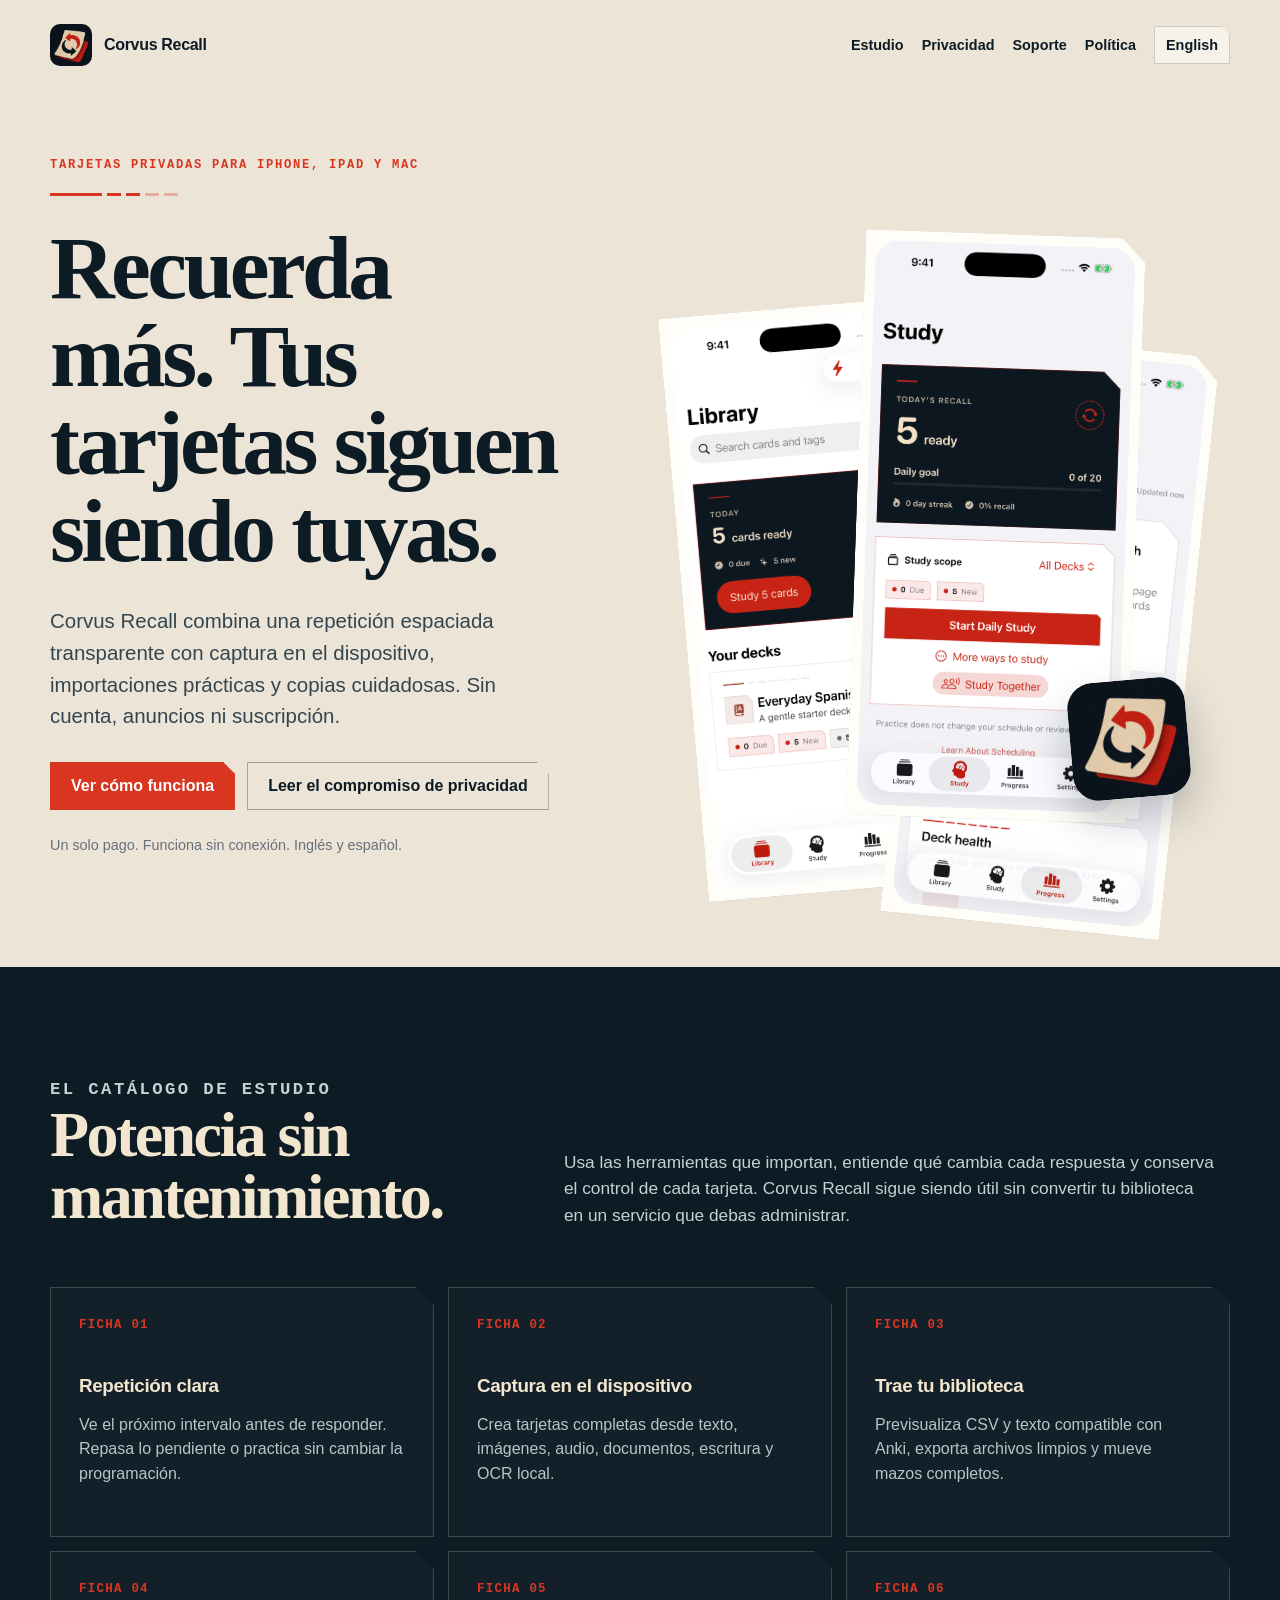
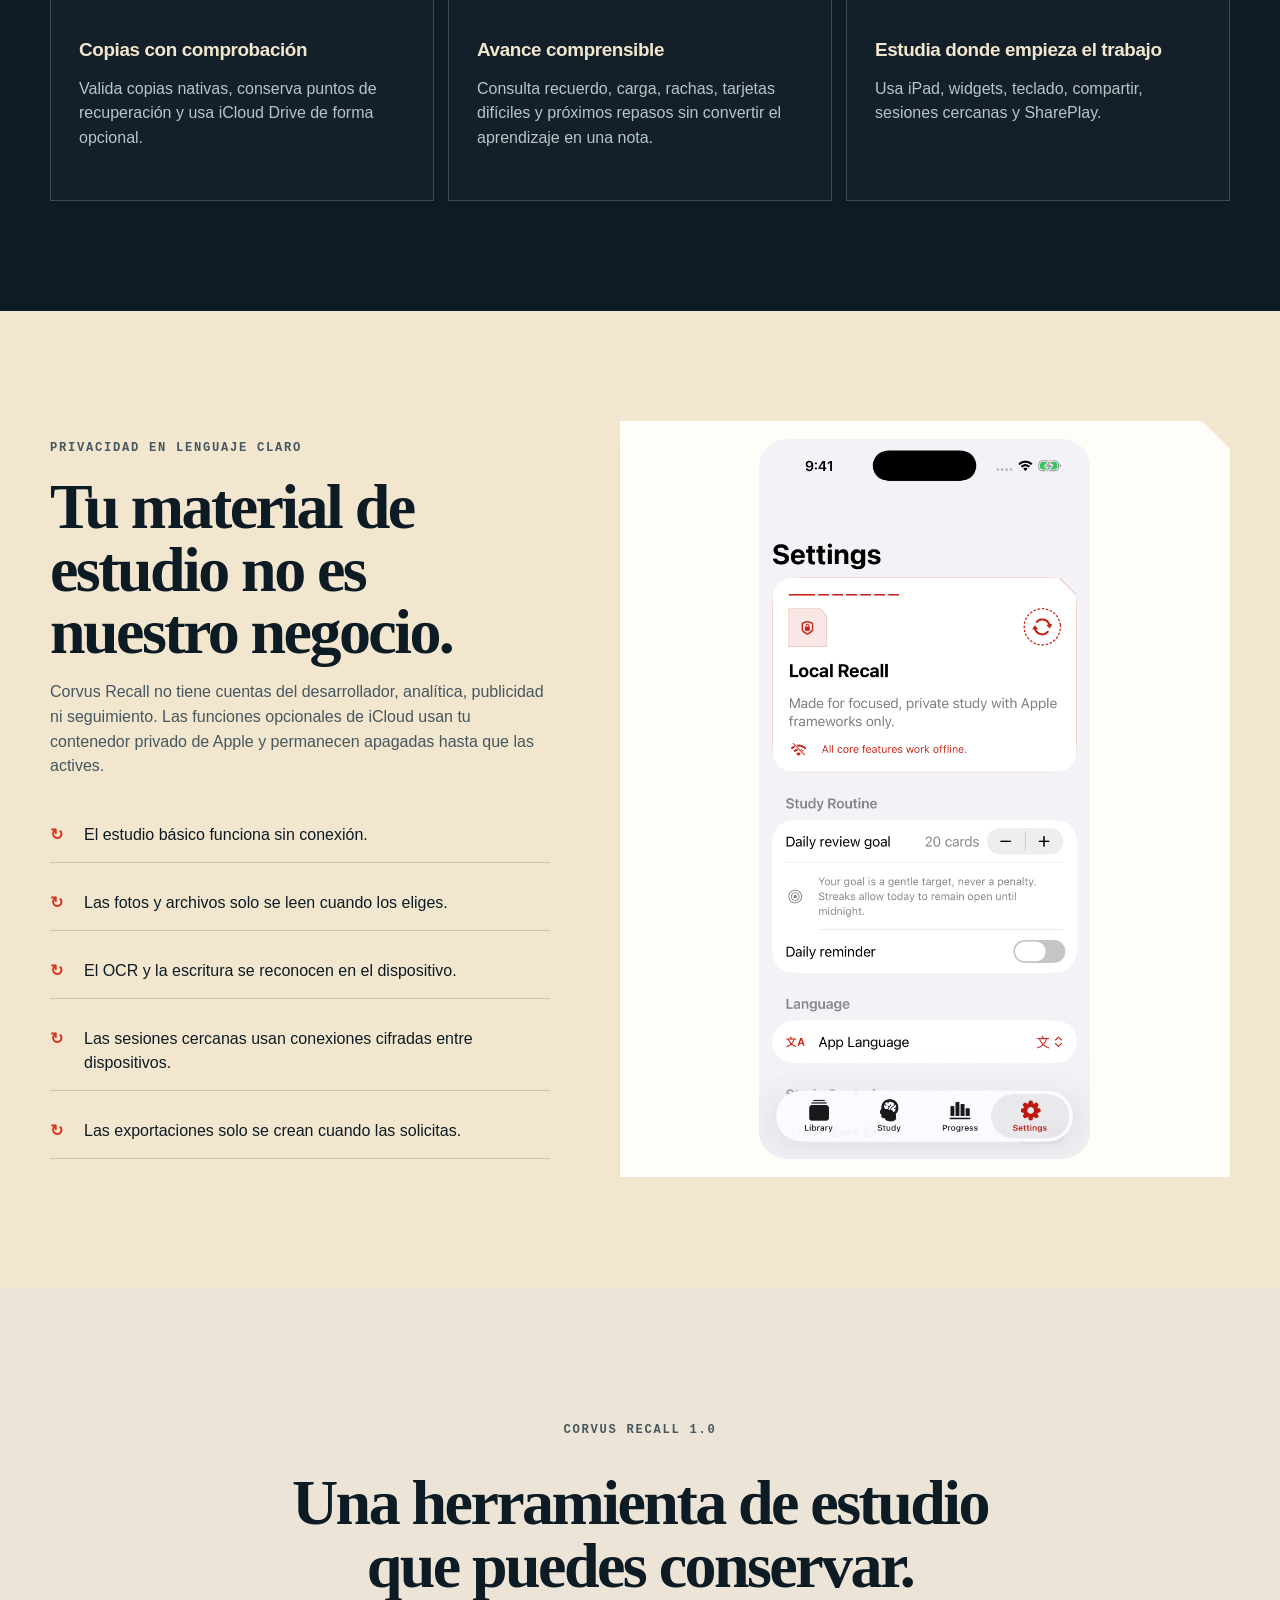
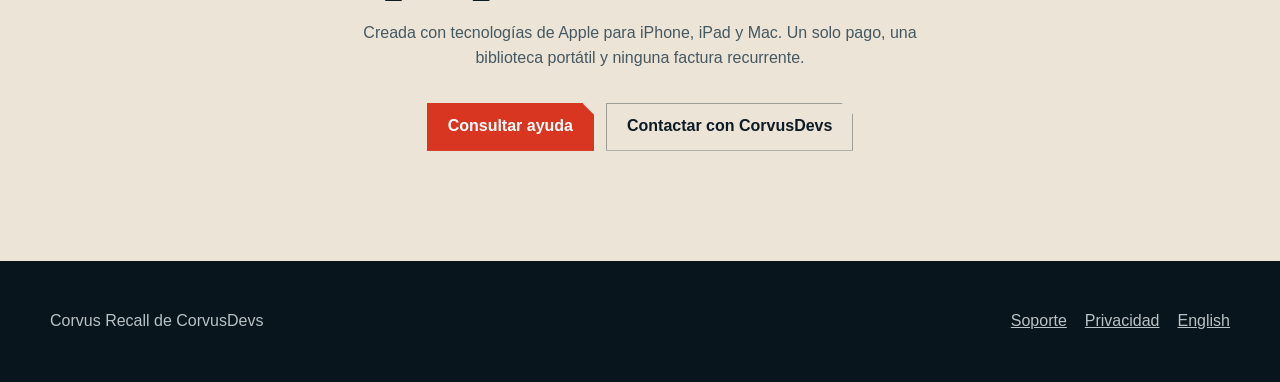
==== docs/i18n/es/index.html @ f834cbc0 "Publish Corvus Recall site" ====
<!doctype html><html lang="es"><head><meta charset="utf-8"><meta name="viewport" content="width=device-width, initial-scale=1"><title>Corvus Recall - Tarjetas privadas, completamente tuyas</title><meta name="description" content="Una app privada de tarjetas para iPhone, iPad y Mac, con repetición espaciada, OCR en el dispositivo, importación flexible y sin cuenta ni suscripción."><link rel="canonical" href="https://corvusdevs.github.io/CorvusRecall/i18n/es/"><link rel="alternate" hreflang="en" href="https://corvusdevs.github.io/CorvusRecall/"><link rel="alternate" hreflang="es" href="https://corvusdevs.github.io/CorvusRecall/i18n/es/"><link rel="alternate" hreflang="x-default" href="https://corvusdevs.github.io/CorvusRecall/"><link rel="stylesheet" href="../../styles.css"><link rel="icon" href="../../favicon-32.png"><link rel="apple-touch-icon" href="../../apple-touch-icon.png"><meta property="og:type" content="website"><meta property="og:title" content="Corvus Recall - Tarjetas privadas, completamente tuyas"><meta property="og:description" content="Estudia con herramientas potentes, una programación clara y sin cuenta ni suscripción."><meta property="og:url" content="https://corvusdevs.github.io/CorvusRecall/i18n/es/"><meta property="og:image" content="https://corvusdevs.github.io/CorvusRecall/og-image.png"><meta name="twitter:card" content="summary_large_image"></head><body>
<header class="site-header"><a class="brand" href="../../"><img src="../../icon.png" alt=""><span>Corvus Recall</span></a><nav class="nav"><a href="#study">Estudio</a><a href="#privacy">Privacidad</a><a href="support.html">Soporte</a><a href="privacy.html">Política</a><a class="language-link" href="../../" lang="en">English</a></nav></header>
<main><section class="hero"><div><p class="eyebrow">Tarjetas privadas para iPhone, iPad y Mac</p><div class="filing-rule" aria-hidden="true"><span></span><span></span><span></span><span></span><span></span></div><h1>Recuerda más. Tus tarjetas siguen siendo tuyas.</h1><p class="lead">Corvus Recall combina una repetición espaciada transparente con captura en el dispositivo, importaciones prácticas y copias cuidadosas. Sin cuenta, anuncios ni suscripción.</p><div class="actions"><a class="button" href="#study">Ver cómo funciona</a><a class="button secondary" href="privacy.html">Leer el compromiso de privacidad</a></div><p class="promise">Un solo pago. Funciona sin conexión. Inglés y español.</p></div><div class="screen-stack" aria-label="Pantallas de Corvus Recall"><figure class="screen-card one"><img src="../../assets/library.png" alt="Biblioteca de mazos"></figure><figure class="screen-card two"><img src="../../assets/study.png" alt="Pantalla de repaso diario"></figure><figure class="screen-card three"><img src="../../assets/progress.png" alt="Gráficos de avance"></figure><img class="icon-seal" src="../../icon.png" alt="Icono de Corvus Recall"></div></section>
<section class="ink-section" id="study"><div class="section-inner"><div class="section-intro"><div><p class="file-label">El catálogo de estudio</p><h2>Potencia sin mantenimiento.</h2></div><p>Usa las herramientas que importan, entiende qué cambia cada respuesta y conserva el control de cada tarjeta. Corvus Recall sigue siendo útil sin convertir tu biblioteca en un servicio que debas administrar.</p></div><div class="feature-grid"><article class="feature"><strong>FICHA 01</strong><h3>Repetición clara</h3><p>Ve el próximo intervalo antes de responder. Repasa lo pendiente o practica sin cambiar la programación.</p></article><article class="feature"><strong>FICHA 02</strong><h3>Captura en el dispositivo</h3><p>Crea tarjetas completas desde texto, imágenes, audio, documentos, escritura y OCR local.</p></article><article class="feature"><strong>FICHA 03</strong><h3>Trae tu biblioteca</h3><p>Previsualiza CSV y texto compatible con Anki, exporta archivos limpios y mueve mazos completos.</p></article><article class="feature"><strong>FICHA 04</strong><h3>Copias con comprobación</h3><p>Valida copias nativas, conserva puntos de recuperación y usa iCloud Drive de forma opcional.</p></article><article class="feature"><strong>FICHA 05</strong><h3>Avance comprensible</h3><p>Consulta recuerdo, carga, rachas, tarjetas difíciles y próximos repasos sin convertir el aprendizaje en una nota.</p></article><article class="feature"><strong>FICHA 06</strong><h3>Estudia donde empieza el trabajo</h3><p>Usa iPad, widgets, teclado, compartir, sesiones cercanas y SharePlay.</p></article></div></div></section>
<section class="proof" id="privacy"><div class="section-inner proof-grid"><div class="proof-copy"><p class="file-label">Privacidad en lenguaje claro</p><h2>Tu material de estudio no es nuestro negocio.</h2><p>Corvus Recall no tiene cuentas del desarrollador, analítica, publicidad ni seguimiento. Las funciones opcionales de iCloud usan tu contenedor privado de Apple y permanecen apagadas hasta que las actives.</p><ul class="checklist"><li>El estudio básico funciona sin conexión.</li><li>Las fotos y archivos solo se leen cuando los eliges.</li><li>El OCR y la escritura se reconocen en el dispositivo.</li><li>Las sesiones cercanas usan conexiones cifradas entre dispositivos.</li><li>Las exportaciones solo se crean cuando las solicitas.</li></ul></div><div class="proof-shot"><img src="../../assets/settings.png" alt="Controles de privacidad y datos locales"></div></div></section>
<section class="section-inner"><div class="closing"><p class="file-label">Corvus Recall 1.0</p><h2>Una herramienta de estudio que puedes conservar.</h2><p>Creada con tecnologías de Apple para iPhone, iPad y Mac. Un solo pago, una biblioteca portátil y ninguna factura recurrente.</p><div class="actions" style="justify-content:center"><a class="button" href="support.html">Consultar ayuda</a><a class="button secondary" href="mailto:corvusdevs@outlook.com?subject=Corvus%20Recall">Contactar con CorvusDevs</a></div></div></section></main>
<footer class="site-footer"><div class="footer-inner"><span>Corvus Recall de CorvusDevs</span><div class="footer-links"><a href="support.html">Soporte</a><a href="privacy.html">Privacidad</a><a href="../../" lang="en">English</a></div></div></footer></body></html>
---- docs/styles.css ----
:root {
  --ink: #0d1b24;
  --paper: #f2e6cf;
  --signal: #d93621;
  --pencil: #416f80;
  --graphite: #66717a;
  --slip: #fffdf8;
  --canvas: #ece4d7;
  --rule: rgba(13, 27, 36, 0.18);
  --shadow: 0 24px 60px rgba(13, 27, 36, 0.14);
}

* { box-sizing: border-box; }

html { scroll-behavior: smooth; }

body {
  margin: 0;
  color: var(--ink);
  background: var(--canvas);
  font-family: "Avenir Next", Avenir, "Helvetica Neue", sans-serif;
  line-height: 1.55;
}

a { color: inherit; }

img { max-width: 100%; display: block; }

.site-header {
  width: min(1180px, calc(100% - 40px));
  margin: 0 auto;
  padding: 24px 0;
  display: flex;
  align-items: center;
  justify-content: space-between;
  gap: 24px;
}

.brand {
  display: inline-flex;
  align-items: center;
  gap: 12px;
  text-decoration: none;
  font-weight: 750;
  letter-spacing: -0.02em;
}

.brand img { width: 42px; height: 42px; border-radius: 10px; }

.nav { display: flex; flex-wrap: wrap; align-items: center; justify-content: flex-end; gap: 18px; }
.nav a { text-decoration: none; font-size: 0.9rem; font-weight: 650; }
.nav a:hover { color: var(--signal); }

.language-link {
  border: 1px solid var(--rule);
  padding: 7px 11px;
  background: rgba(255, 253, 248, 0.55);
  clip-path: polygon(0 0, calc(100% - 9px) 0, 100% 9px, 100% 100%, 0 100%);
}

main { overflow: hidden; }

.hero {
  width: min(1180px, calc(100% - 40px));
  min-height: 720px;
  margin: 0 auto;
  padding: 66px 0 96px;
  display: grid;
  grid-template-columns: minmax(0, 0.92fr) minmax(420px, 1.08fr);
  align-items: center;
  gap: 70px;
}

.eyebrow, .file-label {
  margin: 0 0 18px;
  font-family: "SFMono-Regular", Consolas, monospace;
  font-size: 0.76rem;
  font-weight: 700;
  letter-spacing: 0.14em;
  text-transform: uppercase;
  color: var(--signal);
}

.filing-rule {
  display: flex;
  align-items: center;
  gap: 5px;
  width: 128px;
  margin-bottom: 28px;
}

.filing-rule span { display: block; height: 3px; width: 14px; background: var(--signal); }
.filing-rule span:first-child { width: 52px; }
.filing-rule span:nth-child(n+4) { opacity: 0.3; }

h1, h2 {
  font-family: "Iowan Old Style", "Palatino Linotype", Palatino, serif;
  letter-spacing: -0.04em;
  line-height: 0.98;
  text-wrap: balance;
}

h1 { margin: 0; font-size: clamp(3.7rem, 7vw, 6.9rem); max-width: 760px; }
h2 { margin: 0; font-size: clamp(2.7rem, 5vw, 4.6rem); }
h3 { margin: 0; font-size: 1.18rem; letter-spacing: -0.02em; }

.lead { max-width: 630px; margin: 30px 0; font-size: clamp(1.05rem, 1.7vw, 1.28rem); color: #334650; }

.actions { display: flex; flex-wrap: wrap; gap: 12px; align-items: center; }
.button {
  display: inline-flex;
  min-height: 48px;
  align-items: center;
  justify-content: center;
  padding: 0 20px;
  text-decoration: none;
  font-weight: 750;
  background: var(--signal);
  color: white;
  border: 1px solid var(--signal);
  clip-path: polygon(0 0, calc(100% - 12px) 0, 100% 12px, 100% 100%, 0 100%);
}
.button.secondary { background: transparent; color: var(--ink); border-color: rgba(13, 27, 36, 0.35); }
.button:hover { filter: brightness(0.94); }

.promise { margin-top: 24px; font-size: 0.9rem; color: var(--graphite); }

.screen-stack { position: relative; min-height: 590px; }
.screen-card {
  position: absolute;
  width: min(49%, 280px);
  padding: 10px;
  background: var(--slip);
  box-shadow: var(--shadow);
  clip-path: polygon(0 0, calc(100% - 24px) 0, 100% 24px, 100% 100%, 0 100%);
}
.screen-card img { border-radius: 24px; }
.screen-card.one { left: 2%; top: 72px; transform: rotate(-5deg); }
.screen-card.two { left: 31%; top: 0; z-index: 2; transform: rotate(2deg); }
.screen-card.three { right: 0; top: 108px; transform: rotate(6deg); }
.icon-seal { position: absolute; width: 118px; right: 7%; bottom: 10px; border-radius: 26px; box-shadow: 0 20px 40px rgba(13,27,36,0.24); transform: rotate(-5deg); z-index: 3; }

.ink-section { background: var(--ink); color: var(--paper); }
.section-inner { width: min(1180px, calc(100% - 40px)); margin: 0 auto; padding: 110px 0; }
.section-intro { display: grid; grid-template-columns: 0.8fr 1.2fr; gap: 70px; align-items: end; margin-bottom: 58px; }
.section-intro p { margin: 0; max-width: 650px; color: #c7d0d4; font-size: 1.08rem; }

.feature-grid { display: grid; grid-template-columns: repeat(3, 1fr); gap: 14px; }
.feature {
  min-height: 250px;
  padding: 28px;
  border: 1px solid rgba(242, 230, 207, 0.2);
  background: rgba(255,255,255,0.025);
  clip-path: polygon(0 0, calc(100% - 18px) 0, 100% 18px, 100% 100%, 0 100%);
}
.feature strong { display: block; margin: 0 0 36px; color: var(--signal); font-family: "SFMono-Regular", monospace; font-size: 0.78rem; letter-spacing: 0.1em; }
.feature p { margin: 12px 0 0; color: #b9c4c9; }

.proof { background: var(--paper); }
.proof-grid { display: grid; grid-template-columns: 0.9fr 1.1fr; gap: 70px; align-items: center; }
.proof-copy p { color: #455760; max-width: 570px; }
.checklist { list-style: none; padding: 0; margin: 30px 0 0; display: grid; gap: 14px; }
.checklist li { padding: 14px 0 14px 34px; border-bottom: 1px solid var(--rule); position: relative; }
.checklist li::before { content: "↻"; position: absolute; left: 0; color: var(--signal); font-weight: 800; }
.proof-shot { padding: 18px; background: var(--slip); box-shadow: var(--shadow); clip-path: polygon(0 0, calc(100% - 28px) 0, 100% 28px, 100% 100%, 0 100%); }
.proof-shot img { border-radius: 28px; max-height: 720px; margin: auto; }

.closing { text-align: center; max-width: 830px; margin: 0 auto; }
.closing p { margin: 24px auto 32px; max-width: 620px; color: #465860; }

.legal-page { width: min(860px, calc(100% - 40px)); margin: 0 auto; padding: 70px 0 110px; }
.legal-page h1 { font-size: clamp(3rem, 7vw, 5.4rem); }
.legal-page h2 { font-family: "Avenir Next", Avenir, sans-serif; font-size: 1.45rem; letter-spacing: -0.02em; line-height: 1.2; margin-top: 46px; }
.legal-page p, .legal-page li { color: #3e5059; }
.legal-page .summary-slip { margin: 36px 0; padding: 26px; background: var(--slip); border: 1px solid var(--rule); clip-path: polygon(0 0, calc(100% - 18px) 0, 100% 18px, 100% 100%, 0 100%); }
.legal-page code { font-family: "SFMono-Regular", monospace; font-size: 0.9em; }

.site-footer { background: #09151c; color: #b8c1c5; }
.footer-inner { width: min(1180px, calc(100% - 40px)); margin: auto; padding: 48px 0; display: flex; flex-wrap: wrap; justify-content: space-between; gap: 24px; }
.footer-links { display: flex; flex-wrap: wrap; gap: 18px; }
.footer-links a:hover { color: var(--paper); }

:focus-visible { outline: 3px solid var(--pencil); outline-offset: 4px; }

@media (max-width: 900px) {
  .hero { grid-template-columns: 1fr; padding-top: 42px; gap: 20px; }
  .screen-stack { min-height: 540px; }
  .section-intro, .proof-grid { grid-template-columns: 1fr; gap: 28px; }
  .feature-grid { grid-template-columns: 1fr 1fr; }
}

@media (max-width: 620px) {
  .site-header { align-items: flex-start; }
  .brand span { display: none; }
  .nav { gap: 12px; }
  .nav a:not(.language-link) { display: none; }
  .hero { min-height: auto; padding-bottom: 70px; }
  h1 { font-size: clamp(3.1rem, 16vw, 4.6rem); }
  .screen-stack { min-height: 430px; margin-top: 20px; }
  .screen-card { width: 48%; padding: 7px; }
  .screen-card.one { left: 0; top: 62px; }
  .screen-card.two { left: 28%; }
  .screen-card.three { right: -10%; top: 82px; }
  .icon-seal { width: 84px; bottom: 12px; }
  .section-inner { padding: 76px 0; }
  .feature-grid { grid-template-columns: 1fr; }
}

@media (prefers-reduced-motion: reduce) {
  html { scroll-behavior: auto; }
  * { transition: none !important; animation: none !important; }
}
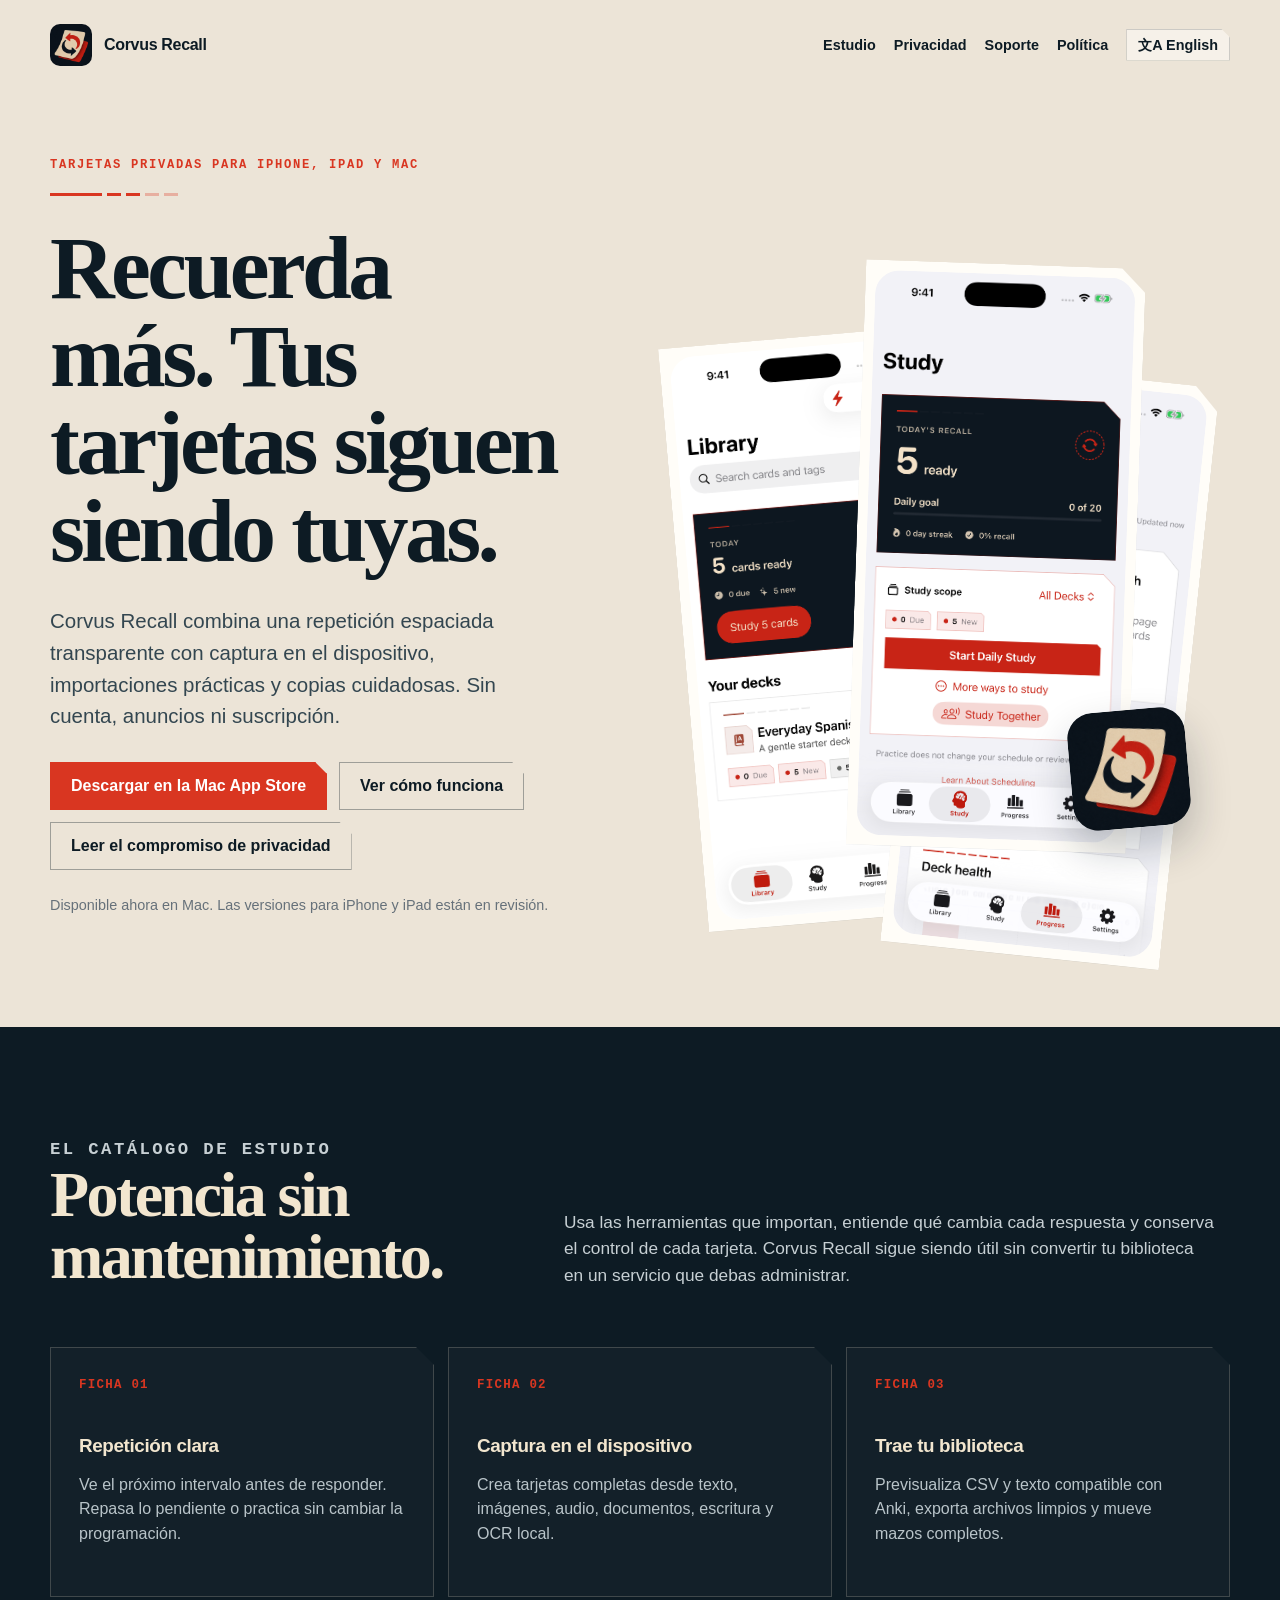
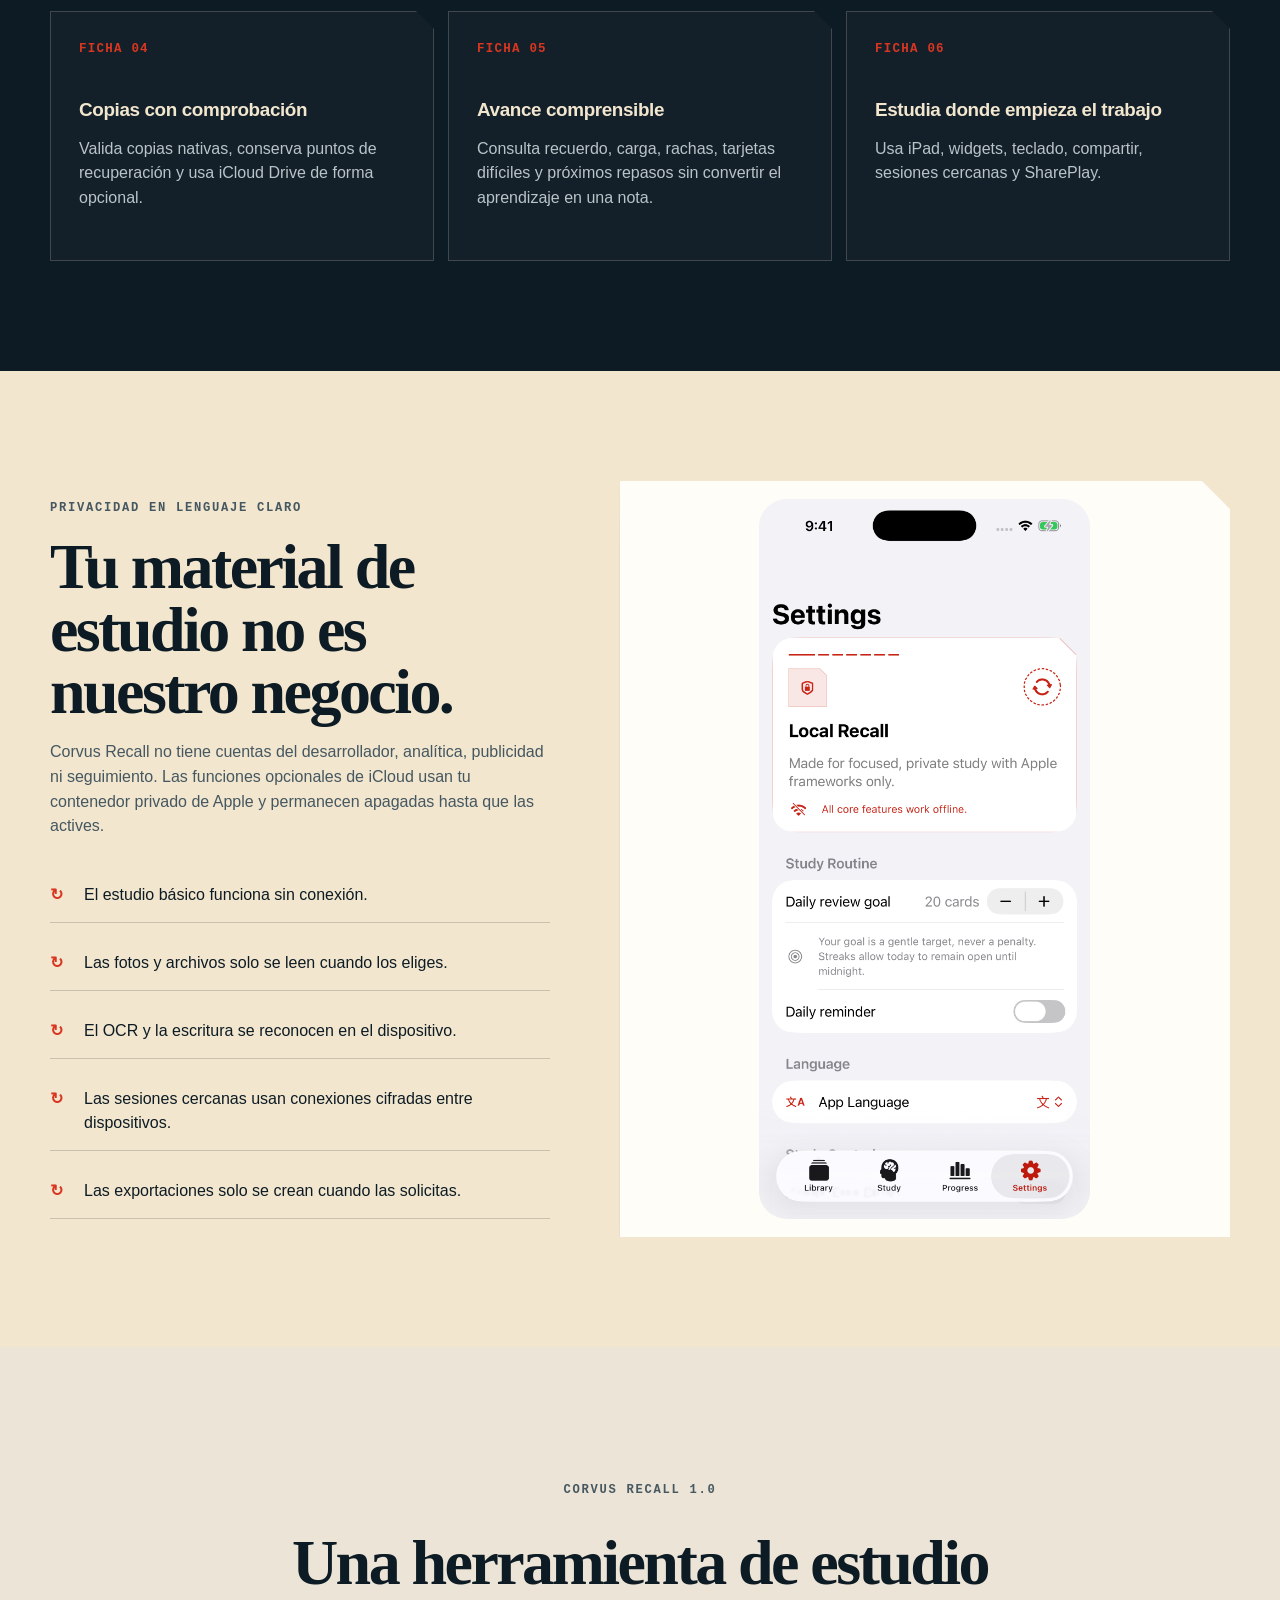
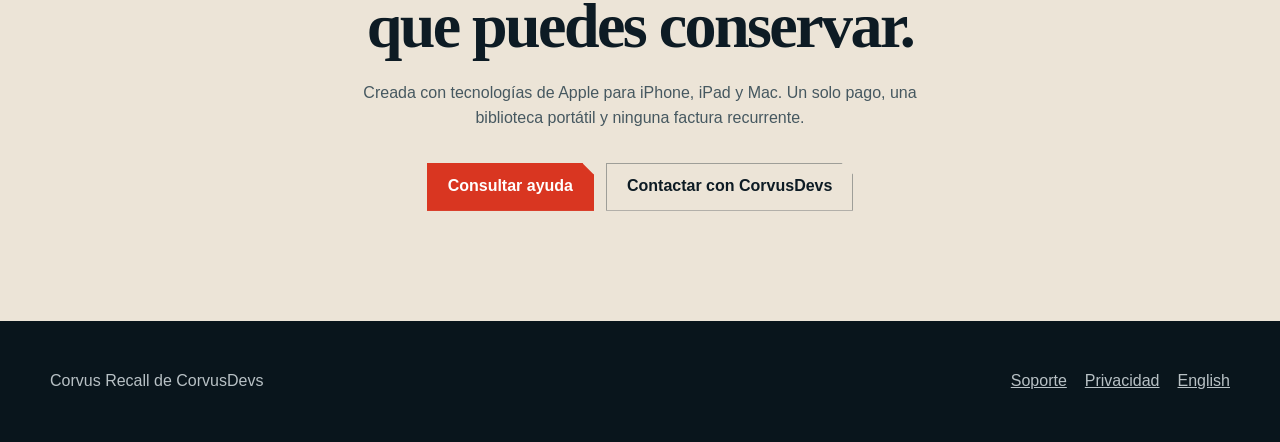
==== commit fff3374f: "Improve Corvus Recall product page" ====
--- a/docs/i18n/es/index.html
+++ b/docs/i18n/es/index.html
@@ -1,6 +1,6 @@
-<!doctype html><html lang="es"><head><meta charset="utf-8"><meta name="viewport" content="width=device-width, initial-scale=1"><title>Corvus Recall - Tarjetas privadas, completamente tuyas</title><meta name="description" content="Una app privada de tarjetas para iPhone, iPad y Mac, con repetición espaciada, OCR en el dispositivo, importación flexible y sin cuenta ni suscripción."><link rel="canonical" href="https://corvusdevs.github.io/CorvusRecall/i18n/es/"><link rel="alternate" hreflang="en" href="https://corvusdevs.github.io/CorvusRecall/"><link rel="alternate" hreflang="es" href="https://corvusdevs.github.io/CorvusRecall/i18n/es/"><link rel="alternate" hreflang="x-default" href="https://corvusdevs.github.io/CorvusRecall/"><link rel="stylesheet" href="../../styles.css"><link rel="icon" href="../../favicon-32.png"><link rel="apple-touch-icon" href="../../apple-touch-icon.png"><meta property="og:type" content="website"><meta property="og:title" content="Corvus Recall - Tarjetas privadas, completamente tuyas"><meta property="og:description" content="Estudia con herramientas potentes, una programación clara y sin cuenta ni suscripción."><meta property="og:url" content="https://corvusdevs.github.io/CorvusRecall/i18n/es/"><meta property="og:image" content="https://corvusdevs.github.io/CorvusRecall/og-image.png"><meta name="twitter:card" content="summary_large_image"></head><body>
-<header class="site-header"><a class="brand" href="../../"><img src="../../icon.png" alt=""><span>Corvus Recall</span></a><nav class="nav"><a href="#study">Estudio</a><a href="#privacy">Privacidad</a><a href="support.html">Soporte</a><a href="privacy.html">Política</a><a class="language-link" href="../../" lang="en">English</a></nav></header>
-<main><section class="hero"><div><p class="eyebrow">Tarjetas privadas para iPhone, iPad y Mac</p><div class="filing-rule" aria-hidden="true"><span></span><span></span><span></span><span></span><span></span></div><h1>Recuerda más. Tus tarjetas siguen siendo tuyas.</h1><p class="lead">Corvus Recall combina una repetición espaciada transparente con captura en el dispositivo, importaciones prácticas y copias cuidadosas. Sin cuenta, anuncios ni suscripción.</p><div class="actions"><a class="button" href="#study">Ver cómo funciona</a><a class="button secondary" href="privacy.html">Leer el compromiso de privacidad</a></div><p class="promise">Un solo pago. Funciona sin conexión. Inglés y español.</p></div><div class="screen-stack" aria-label="Pantallas de Corvus Recall"><figure class="screen-card one"><img src="../../assets/library.png" alt="Biblioteca de mazos"></figure><figure class="screen-card two"><img src="../../assets/study.png" alt="Pantalla de repaso diario"></figure><figure class="screen-card three"><img src="../../assets/progress.png" alt="Gráficos de avance"></figure><img class="icon-seal" src="../../icon.png" alt="Icono de Corvus Recall"></div></section>
+<!doctype html><html lang="es"><head><meta charset="utf-8"><meta name="viewport" content="width=device-width, initial-scale=1.0, viewport-fit=cover"><title>Corvus Recall - Tarjetas privadas, completamente tuyas</title><meta name="description" content="Una app privada de tarjetas para iPhone, iPad y Mac, con repetición espaciada, OCR en el dispositivo, importación flexible y sin cuenta ni suscripción."><link rel="canonical" href="https://corvusdevs.github.io/CorvusRecall/i18n/es/"><link rel="alternate" hreflang="en" href="https://corvusdevs.github.io/CorvusRecall/"><link rel="alternate" hreflang="es" href="https://corvusdevs.github.io/CorvusRecall/i18n/es/"><link rel="alternate" hreflang="x-default" href="https://corvusdevs.github.io/CorvusRecall/"><link rel="stylesheet" href="../../styles.css"><link rel="icon" href="../../favicon-32.png"><link rel="apple-touch-icon" href="../../apple-touch-icon.png"><meta property="og:type" content="website"><meta property="og:title" content="Corvus Recall - Tarjetas privadas, completamente tuyas"><meta property="og:description" content="Estudia con herramientas potentes, una programación clara y sin cuenta ni suscripción."><meta property="og:url" content="https://corvusdevs.github.io/CorvusRecall/i18n/es/"><meta property="og:image" content="https://corvusdevs.github.io/CorvusRecall/og-image.png"><meta name="twitter:card" content="summary_large_image"></head><body>
+<header class="site-header"><a class="brand" href="../../"><img src="../../icon.png" alt=""><span>Corvus Recall</span></a><nav class="nav" aria-label="Navegación principal"><button class="nav-toggle" aria-label="Menu" aria-expanded="false" onclick="var o=document.body.classList.toggle('nav-open');this.setAttribute('aria-expanded',o);event.stopPropagation();"><svg width="22" height="22" viewBox="0 0 24 24" fill="none" stroke="currentColor" stroke-width="2" stroke-linecap="round"><line x1="4" y1="7" x2="20" y2="7"/><line x1="4" y1="12" x2="20" y2="12"/><line x1="4" y1="17" x2="20" y2="17"/></svg></button><script>(function(){document.addEventListener("click",function(e){if(!document.body.classList.contains("nav-open"))return;var n=document.querySelector("nav");if(n&&!n.contains(e.target)){document.body.classList.remove("nav-open");var b=document.querySelector(".nav-toggle");if(b)b.setAttribute("aria-expanded","false");}});})();</script><ul class="nav-links"><li><a href="#study">Estudio</a></li><li><a href="#privacy">Privacidad</a></li><li><a href="support.html">Soporte</a></li><li><a href="privacy.html">Política</a></li><li><a class="language-link" href="../../" lang="en">文A English</a></li></ul></nav></header>
+<main><section class="hero"><div><p class="eyebrow">Tarjetas privadas para iPhone, iPad y Mac</p><div class="filing-rule" aria-hidden="true"><span></span><span></span><span></span><span></span><span></span></div><h1>Recuerda más. Tus tarjetas siguen siendo tuyas.</h1><p class="lead">Corvus Recall combina una repetición espaciada transparente con captura en el dispositivo, importaciones prácticas y copias cuidadosas. Sin cuenta, anuncios ni suscripción.</p><div class="actions"><a class="button" href="https://apps.apple.com/app/id6806901041">Descargar en la Mac App Store</a><a class="button secondary" href="#study">Ver cómo funciona</a><a class="button secondary" href="privacy.html">Leer el compromiso de privacidad</a></div><p class="promise">Disponible ahora en Mac. Las versiones para iPhone y iPad están en revisión.</p></div><div class="screen-stack" aria-label="Pantallas de Corvus Recall"><figure class="screen-card one"><img src="../../assets/library.png" alt="Biblioteca de mazos"></figure><figure class="screen-card two"><img src="../../assets/study.png" alt="Pantalla de repaso diario"></figure><figure class="screen-card three"><img src="../../assets/progress.png" alt="Gráficos de avance"></figure><img class="icon-seal" src="../../icon.png" alt="Icono de Corvus Recall"></div></section>
 <section class="ink-section" id="study"><div class="section-inner"><div class="section-intro"><div><p class="file-label">El catálogo de estudio</p><h2>Potencia sin mantenimiento.</h2></div><p>Usa las herramientas que importan, entiende qué cambia cada respuesta y conserva el control de cada tarjeta. Corvus Recall sigue siendo útil sin convertir tu biblioteca en un servicio que debas administrar.</p></div><div class="feature-grid"><article class="feature"><strong>FICHA 01</strong><h3>Repetición clara</h3><p>Ve el próximo intervalo antes de responder. Repasa lo pendiente o practica sin cambiar la programación.</p></article><article class="feature"><strong>FICHA 02</strong><h3>Captura en el dispositivo</h3><p>Crea tarjetas completas desde texto, imágenes, audio, documentos, escritura y OCR local.</p></article><article class="feature"><strong>FICHA 03</strong><h3>Trae tu biblioteca</h3><p>Previsualiza CSV y texto compatible con Anki, exporta archivos limpios y mueve mazos completos.</p></article><article class="feature"><strong>FICHA 04</strong><h3>Copias con comprobación</h3><p>Valida copias nativas, conserva puntos de recuperación y usa iCloud Drive de forma opcional.</p></article><article class="feature"><strong>FICHA 05</strong><h3>Avance comprensible</h3><p>Consulta recuerdo, carga, rachas, tarjetas difíciles y próximos repasos sin convertir el aprendizaje en una nota.</p></article><article class="feature"><strong>FICHA 06</strong><h3>Estudia donde empieza el trabajo</h3><p>Usa iPad, widgets, teclado, compartir, sesiones cercanas y SharePlay.</p></article></div></div></section>
 <section class="proof" id="privacy"><div class="section-inner proof-grid"><div class="proof-copy"><p class="file-label">Privacidad en lenguaje claro</p><h2>Tu material de estudio no es nuestro negocio.</h2><p>Corvus Recall no tiene cuentas del desarrollador, analítica, publicidad ni seguimiento. Las funciones opcionales de iCloud usan tu contenedor privado de Apple y permanecen apagadas hasta que las actives.</p><ul class="checklist"><li>El estudio básico funciona sin conexión.</li><li>Las fotos y archivos solo se leen cuando los eliges.</li><li>El OCR y la escritura se reconocen en el dispositivo.</li><li>Las sesiones cercanas usan conexiones cifradas entre dispositivos.</li><li>Las exportaciones solo se crean cuando las solicitas.</li></ul></div><div class="proof-shot"><img src="../../assets/settings.png" alt="Controles de privacidad y datos locales"></div></div></section>
 <section class="section-inner"><div class="closing"><p class="file-label">Corvus Recall 1.0</p><h2>Una herramienta de estudio que puedes conservar.</h2><p>Creada con tecnologías de Apple para iPhone, iPad y Mac. Un solo pago, una biblioteca portátil y ninguna factura recurrente.</p><div class="actions" style="justify-content:center"><a class="button" href="support.html">Consultar ayuda</a><a class="button secondary" href="mailto:corvusdevs@outlook.com?subject=Corvus%20Recall">Contactar con CorvusDevs</a></div></div></section></main>
--- a/docs/styles.css
+++ b/docs/styles.css
@@ -1,3 +1,17 @@
+/* ac-no-horizontal-scroll v1 */
+html, body {
+  overflow-x: clip;
+  max-width: 100%;
+}
+img, video, iframe {
+  max-width: 100%;
+  height: auto;
+}
+pre, table {
+  max-width: 100%;
+  overflow-x: auto;
+}
+
 :root {
   --ink: #0d1b24;
   --paper: #f2e6cf;
@@ -47,7 +61,8 @@
 
 .brand img { width: 42px; height: 42px; border-radius: 10px; }
 
-.nav { display: flex; flex-wrap: wrap; align-items: center; justify-content: flex-end; gap: 18px; }
+.nav { display: flex; align-items: center; justify-content: flex-end; position: relative; }
+.nav-links { display: flex; flex-wrap: wrap; align-items: center; justify-content: flex-end; gap: 18px; list-style: none; margin: 0; padding: 0; }
 .nav a { text-decoration: none; font-size: 0.9rem; font-weight: 650; }
 .nav a:hover { color: var(--signal); }
 
@@ -192,8 +207,6 @@
 @media (max-width: 620px) {
   .site-header { align-items: flex-start; }
   .brand span { display: none; }
-  .nav { gap: 12px; }
-  .nav a:not(.language-link) { display: none; }
   .hero { min-height: auto; padding-bottom: 70px; }
   h1 { font-size: clamp(3.1rem, 16vw, 4.6rem); }
   .screen-stack { min-height: 430px; margin-top: 20px; }
@@ -206,6 +219,52 @@
   .feature-grid { grid-template-columns: 1fr; }
 }
 
+/* ac-nav-hamburger v1 */
+.nav-toggle {
+  display: none;
+  background: none;
+  border: 1px solid var(--rule);
+  border-radius: 8px;
+  color: var(--ink);
+  cursor: pointer;
+  padding: 8px;
+  align-items: center;
+  justify-content: center;
+}
+.nav-toggle svg { display: block; }
+.brand { flex-shrink: 0; }
+@media (max-width: 720px) {
+  .nav-toggle { display: inline-flex; }
+  .nav-links {
+    display: none;
+    position: absolute;
+    top: calc(100% + 8px);
+    right: 0;
+    width: min(280px, calc(100vw - 40px));
+    flex-direction: column;
+    align-items: stretch;
+    background: var(--slip);
+    border: 1px solid var(--rule);
+    padding: 6px 18px;
+    margin: 0;
+    list-style: none;
+    gap: 0;
+    box-shadow: var(--shadow);
+  }
+  .nav-links li { width: 100%; }
+  .nav-links li a { display: block; padding: 12px 0; border-top: 1px solid var(--rule); }
+  .nav-links li:first-child a { border-top: 0; }
+  body.nav-open .nav-links { display: flex; }
+  body.nav-open .nav-toggle { background: rgba(255, 253, 248, 0.7); }
+}
+
+/* ac-footer-mobile v1 */
+@media (max-width: 720px) {
+  body { min-height: 0; }
+  footer { padding-bottom: 24px; padding-top: 24px; }
+  .footer-inner { padding-top: 0; padding-bottom: 0; }
+}
+
 @media (prefers-reduced-motion: reduce) {
   html { scroll-behavior: auto; }
   * { transition: none !important; animation: none !important; }
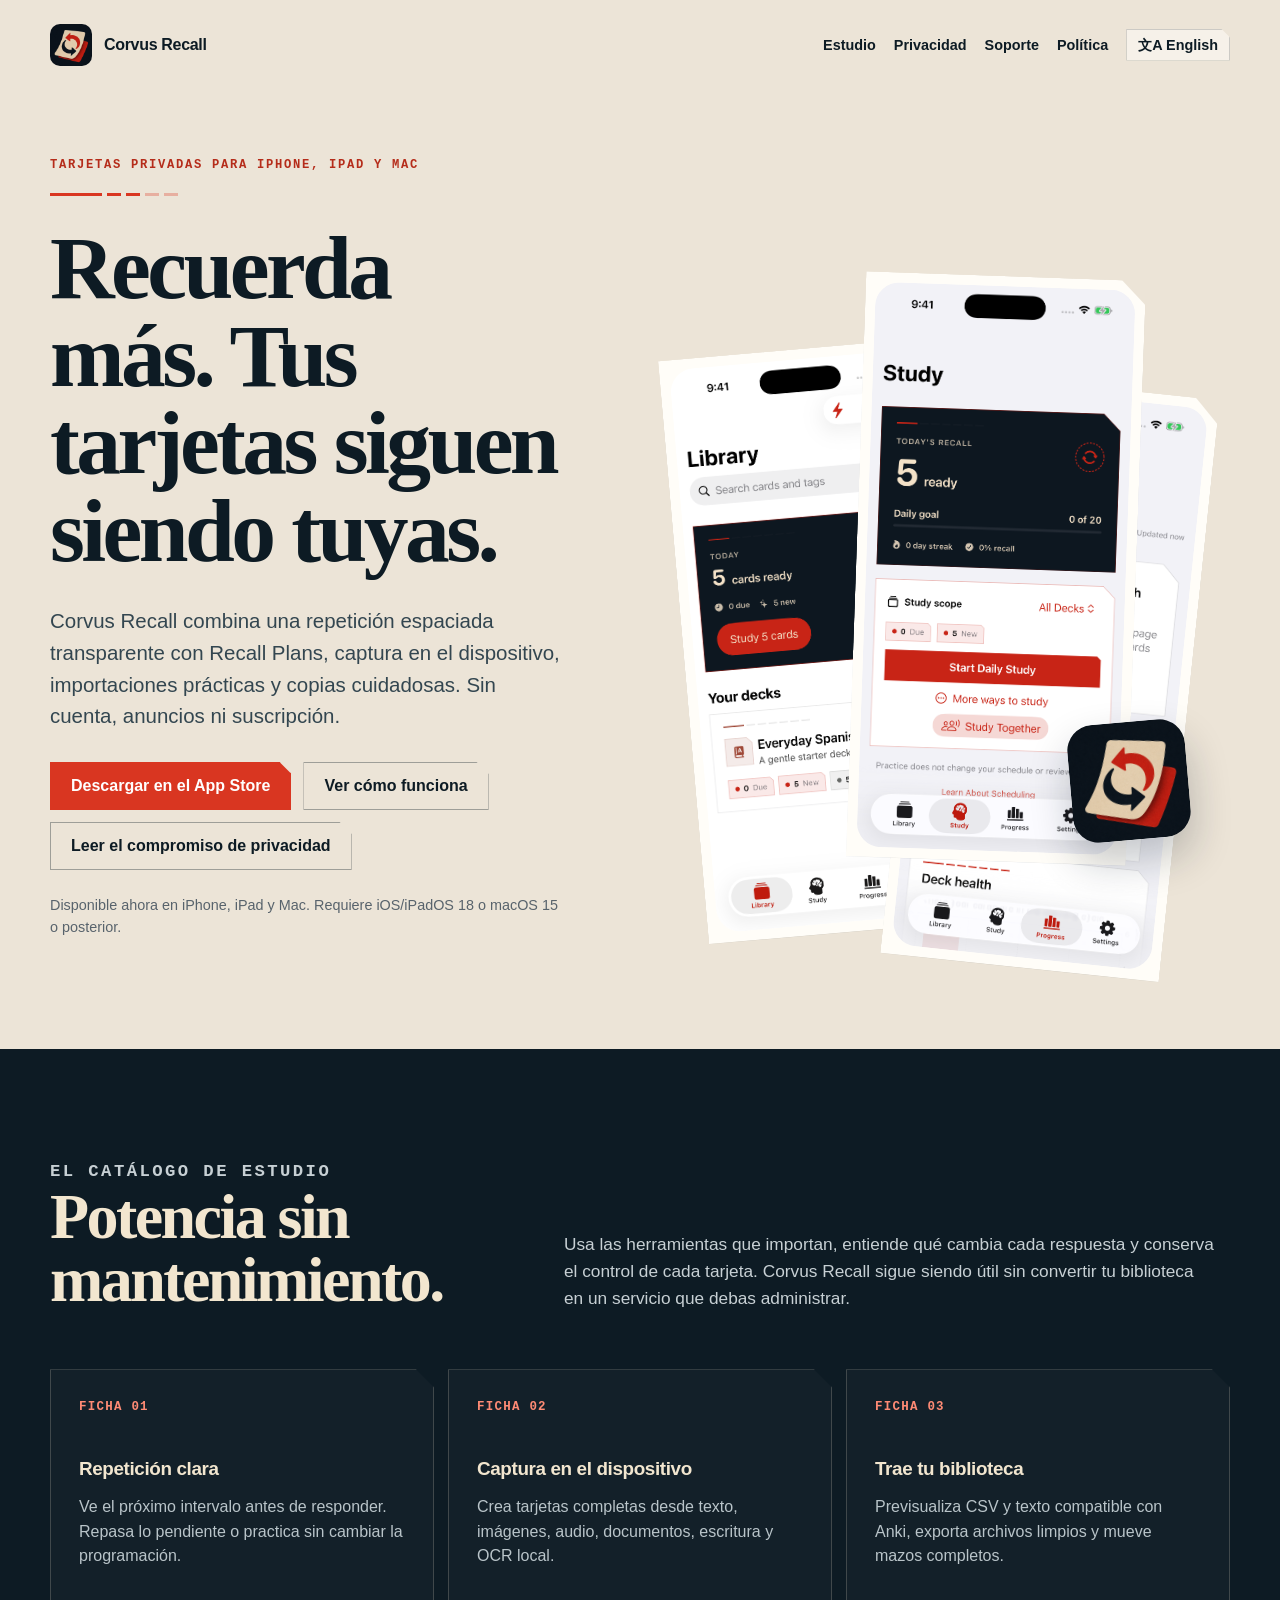
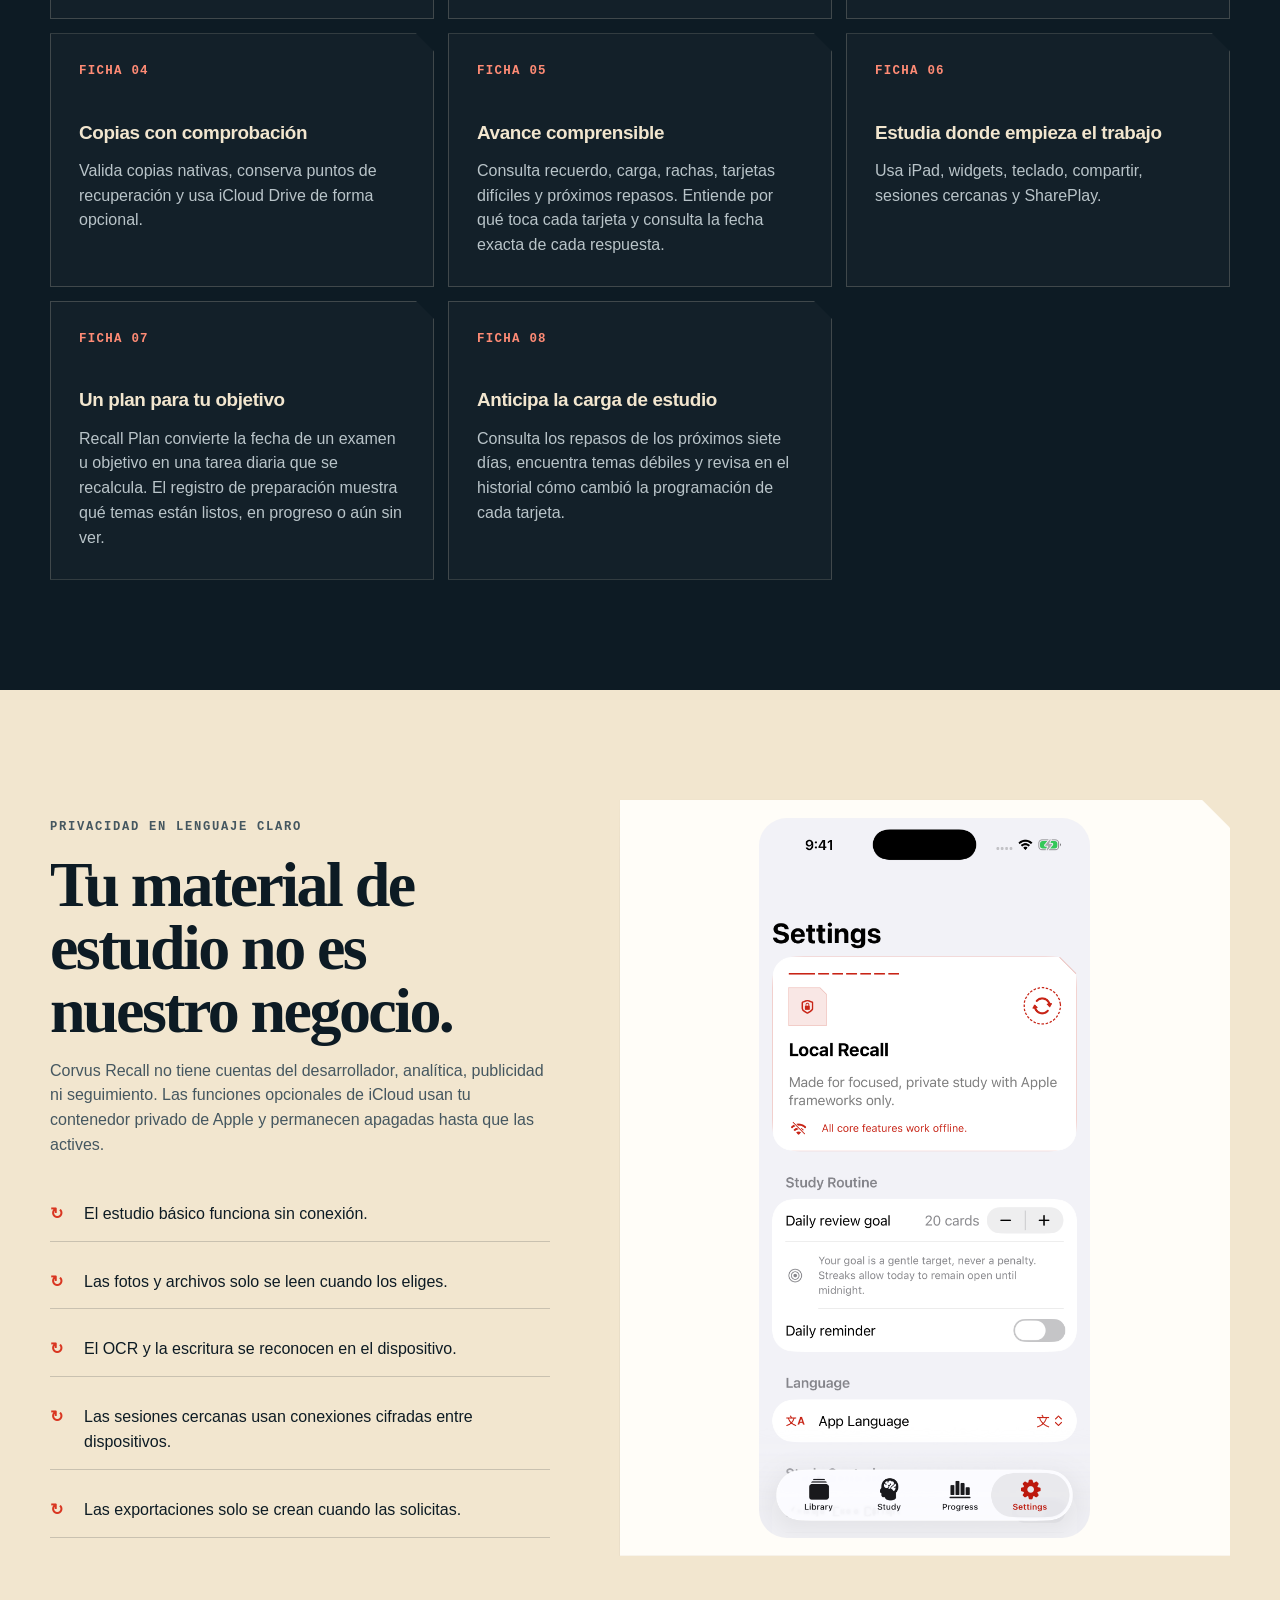
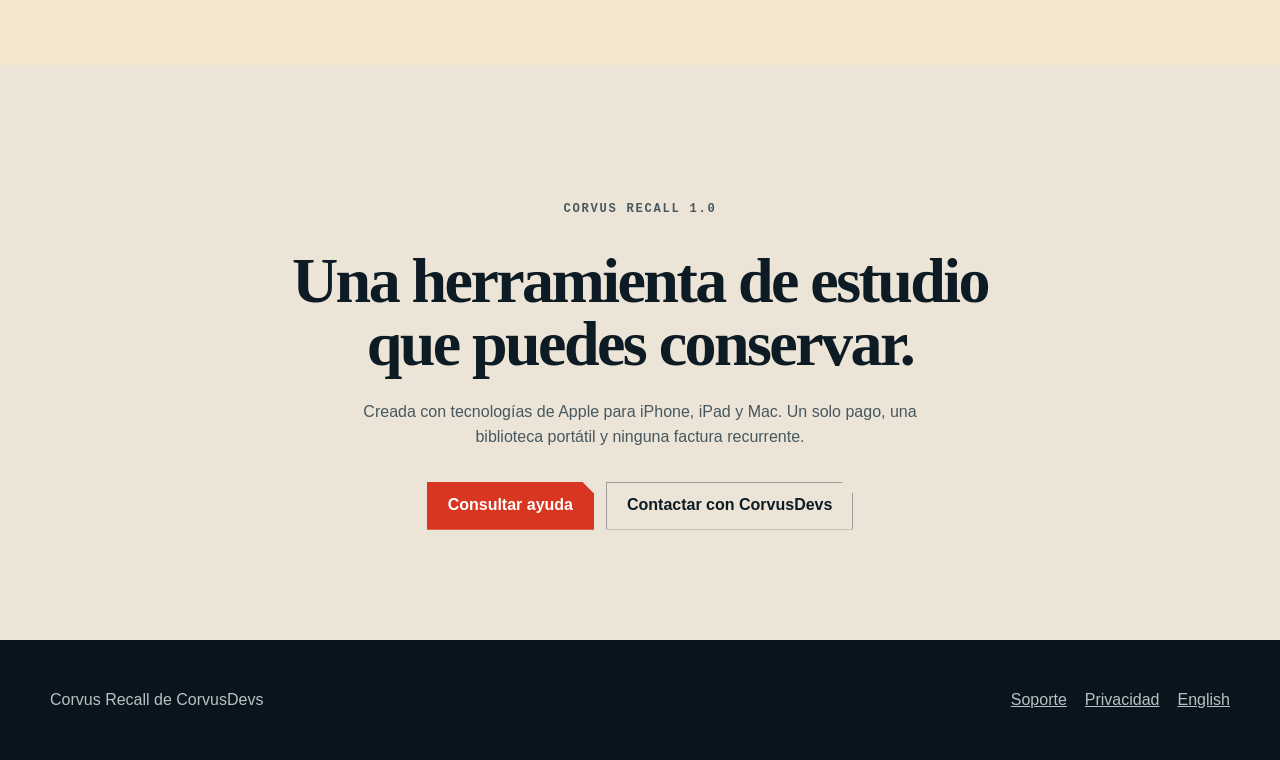
==== commit 2c0b09f1: "Clarify device availability and study planning features" ====
--- a/docs/i18n/es/index.html
+++ b/docs/i18n/es/index.html
@@ -1,7 +1,8 @@
-<!doctype html><html lang="es"><head><meta charset="utf-8"><meta name="viewport" content="width=device-width, initial-scale=1.0, viewport-fit=cover"><title>Corvus Recall - Tarjetas privadas, completamente tuyas</title><meta name="description" content="Una app privada de tarjetas para iPhone, iPad y Mac, con repetición espaciada, OCR en el dispositivo, importación flexible y sin cuenta ni suscripción."><link rel="canonical" href="https://corvusdevs.github.io/CorvusRecall/i18n/es/"><link rel="alternate" hreflang="en" href="https://corvusdevs.github.io/CorvusRecall/"><link rel="alternate" hreflang="es" href="https://corvusdevs.github.io/CorvusRecall/i18n/es/"><link rel="alternate" hreflang="x-default" href="https://corvusdevs.github.io/CorvusRecall/"><link rel="stylesheet" href="../../styles.css"><link rel="icon" href="../../favicon-32.png"><link rel="apple-touch-icon" href="../../apple-touch-icon.png"><meta property="og:type" content="website"><meta property="og:title" content="Corvus Recall - Tarjetas privadas, completamente tuyas"><meta property="og:description" content="Estudia con herramientas potentes, una programación clara y sin cuenta ni suscripción."><meta property="og:url" content="https://corvusdevs.github.io/CorvusRecall/i18n/es/"><meta property="og:image" content="https://corvusdevs.github.io/CorvusRecall/og-image.png"><meta name="twitter:card" content="summary_large_image"></head><body>
-<header class="site-header"><a class="brand" href="../../"><img src="../../icon.png" alt=""><span>Corvus Recall</span></a><nav class="nav" aria-label="Navegación principal"><button class="nav-toggle" aria-label="Menu" aria-expanded="false" onclick="var o=document.body.classList.toggle('nav-open');this.setAttribute('aria-expanded',o);event.stopPropagation();"><svg width="22" height="22" viewBox="0 0 24 24" fill="none" stroke="currentColor" stroke-width="2" stroke-linecap="round"><line x1="4" y1="7" x2="20" y2="7"/><line x1="4" y1="12" x2="20" y2="12"/><line x1="4" y1="17" x2="20" y2="17"/></svg></button><script>(function(){document.addEventListener("click",function(e){if(!document.body.classList.contains("nav-open"))return;var n=document.querySelector("nav");if(n&&!n.contains(e.target)){document.body.classList.remove("nav-open");var b=document.querySelector(".nav-toggle");if(b)b.setAttribute("aria-expanded","false");}});})();</script><ul class="nav-links"><li><a href="#study">Estudio</a></li><li><a href="#privacy">Privacidad</a></li><li><a href="support.html">Soporte</a></li><li><a href="privacy.html">Política</a></li><li><a class="language-link" href="../../" lang="en">文A English</a></li></ul></nav></header>
-<main><section class="hero"><div><p class="eyebrow">Tarjetas privadas para iPhone, iPad y Mac</p><div class="filing-rule" aria-hidden="true"><span></span><span></span><span></span><span></span><span></span></div><h1>Recuerda más. Tus tarjetas siguen siendo tuyas.</h1><p class="lead">Corvus Recall combina una repetición espaciada transparente con captura en el dispositivo, importaciones prácticas y copias cuidadosas. Sin cuenta, anuncios ni suscripción.</p><div class="actions"><a class="button" href="https://apps.apple.com/app/id6806901041">Descargar en la Mac App Store</a><a class="button secondary" href="#study">Ver cómo funciona</a><a class="button secondary" href="privacy.html">Leer el compromiso de privacidad</a></div><p class="promise">Disponible ahora en Mac. Las versiones para iPhone y iPad están en revisión.</p></div><div class="screen-stack" aria-label="Pantallas de Corvus Recall"><figure class="screen-card one"><img src="../../assets/library.png" alt="Biblioteca de mazos"></figure><figure class="screen-card two"><img src="../../assets/study.png" alt="Pantalla de repaso diario"></figure><figure class="screen-card three"><img src="../../assets/progress.png" alt="Gráficos de avance"></figure><img class="icon-seal" src="../../icon.png" alt="Icono de Corvus Recall"></div></section>
-<section class="ink-section" id="study"><div class="section-inner"><div class="section-intro"><div><p class="file-label">El catálogo de estudio</p><h2>Potencia sin mantenimiento.</h2></div><p>Usa las herramientas que importan, entiende qué cambia cada respuesta y conserva el control de cada tarjeta. Corvus Recall sigue siendo útil sin convertir tu biblioteca en un servicio que debas administrar.</p></div><div class="feature-grid"><article class="feature"><strong>FICHA 01</strong><h3>Repetición clara</h3><p>Ve el próximo intervalo antes de responder. Repasa lo pendiente o practica sin cambiar la programación.</p></article><article class="feature"><strong>FICHA 02</strong><h3>Captura en el dispositivo</h3><p>Crea tarjetas completas desde texto, imágenes, audio, documentos, escritura y OCR local.</p></article><article class="feature"><strong>FICHA 03</strong><h3>Trae tu biblioteca</h3><p>Previsualiza CSV y texto compatible con Anki, exporta archivos limpios y mueve mazos completos.</p></article><article class="feature"><strong>FICHA 04</strong><h3>Copias con comprobación</h3><p>Valida copias nativas, conserva puntos de recuperación y usa iCloud Drive de forma opcional.</p></article><article class="feature"><strong>FICHA 05</strong><h3>Avance comprensible</h3><p>Consulta recuerdo, carga, rachas, tarjetas difíciles y próximos repasos sin convertir el aprendizaje en una nota.</p></article><article class="feature"><strong>FICHA 06</strong><h3>Estudia donde empieza el trabajo</h3><p>Usa iPad, widgets, teclado, compartir, sesiones cercanas y SharePlay.</p></article></div></div></section>
+<!doctype html><html lang="es"><head><meta charset="utf-8"><meta name="viewport" content="width=device-width, initial-scale=1.0, viewport-fit=cover"><title>Corvus Recall - Tarjetas privadas, completamente tuyas</title><meta name="description" content="Una app privada de tarjetas para iPhone, iPad y Mac, con repetición espaciada, OCR en el dispositivo, importación flexible y sin cuenta ni suscripción."><link rel="canonical" href="https://corvusdevs.github.io/CorvusRecall/i18n/es/"><link rel="alternate" hreflang="en" href="https://corvusdevs.github.io/CorvusRecall/"><link rel="alternate" hreflang="es" href="https://corvusdevs.github.io/CorvusRecall/i18n/es/"><link rel="alternate" hreflang="x-default" href="https://corvusdevs.github.io/CorvusRecall/"><link rel="stylesheet" href="../../styles.css"><link rel="icon" href="../../favicon-32.png"><link rel="apple-touch-icon" href="../../apple-touch-icon.png"><meta property="og:type" content="website"><meta property="og:title" content="Corvus Recall - Tarjetas privadas, completamente tuyas"><meta property="og:description" content="Estudia con herramientas potentes, una programación clara y sin cuenta ni suscripción."><meta property="og:url" content="https://corvusdevs.github.io/CorvusRecall/i18n/es/"><meta property="og:image" content="https://corvusdevs.github.io/CorvusRecall/og-image.png"><meta name="twitter:card" content="summary_large_image">  <script src="/CorvusRecall/language-router.js"></script>
+</head><body>
+<header class="site-header"><a aria-label="Corvus Recall" class="brand" href="../../"><img src="../../icon.png" alt=""><span>Corvus Recall</span></a><nav class="nav" aria-label="Navegación principal"><button class="nav-toggle" aria-label="Menu" aria-expanded="false" onclick="var o=document.body.classList.toggle('nav-open');this.setAttribute('aria-expanded',o);event.stopPropagation();"><svg width="22" height="22" viewBox="0 0 24 24" fill="none" stroke="currentColor" stroke-width="2" stroke-linecap="round"><line x1="4" y1="7" x2="20" y2="7"/><line x1="4" y1="12" x2="20" y2="12"/><line x1="4" y1="17" x2="20" y2="17"/></svg></button><script>(function(){document.addEventListener("click",function(e){if(!document.body.classList.contains("nav-open"))return;var n=document.querySelector("nav");if(n&&!n.contains(e.target)){document.body.classList.remove("nav-open");var b=document.querySelector(".nav-toggle");if(b)b.setAttribute("aria-expanded","false");}});})();</script><ul class="nav-links"><li><a href="#study">Estudio</a></li><li><a href="#privacy">Privacidad</a></li><li><a href="support.html">Soporte</a></li><li><a href="privacy.html">Política</a></li><li><a class="language-link" href="../../" lang="en">文A English</a></li></ul></nav></header>
+<main><section class="hero"><div><p class="eyebrow">Tarjetas privadas para iPhone, iPad y Mac</p><div class="filing-rule" aria-hidden="true"><span></span><span></span><span></span><span></span><span></span></div><h1>Recuerda más. Tus tarjetas siguen siendo tuyas.</h1><p class="lead">Corvus Recall combina una repetición espaciada transparente con Recall Plans, captura en el dispositivo, importaciones prácticas y copias cuidadosas. Sin cuenta, anuncios ni suscripción.</p><div class="actions"><a data-product-store class="button" href="https://apps.apple.com/app/id6806901041">Descargar en el App Store</a><a class="button secondary" href="#study">Ver cómo funciona</a><a class="button secondary" href="privacy.html">Leer el compromiso de privacidad</a></div><p class="promise">Disponible ahora en iPhone, iPad y Mac. Requiere iOS/iPadOS 18 o macOS 15 o posterior.</p></div><div class="screen-stack" aria-label="Pantallas de Corvus Recall"><figure class="screen-card one"><img src="../../assets/library.png" alt="Biblioteca de mazos"></figure><figure class="screen-card two"><img src="../../assets/study.png" alt="Pantalla de repaso diario"></figure><figure class="screen-card three"><img src="../../assets/progress.png" alt="Gráficos de avance"></figure><img class="icon-seal" src="../../icon.png" alt="Icono de Corvus Recall"></div></section>
+<section class="ink-section" id="study"><div class="section-inner"><div class="section-intro"><div><p class="file-label">El catálogo de estudio</p><h2>Potencia sin mantenimiento.</h2></div><p>Usa las herramientas que importan, entiende qué cambia cada respuesta y conserva el control de cada tarjeta. Corvus Recall sigue siendo útil sin convertir tu biblioteca en un servicio que debas administrar.</p></div><div class="feature-grid"><article class="feature"><strong>FICHA 01</strong><h3>Repetición clara</h3><p>Ve el próximo intervalo antes de responder. Repasa lo pendiente o practica sin cambiar la programación.</p></article><article class="feature"><strong>FICHA 02</strong><h3>Captura en el dispositivo</h3><p>Crea tarjetas completas desde texto, imágenes, audio, documentos, escritura y OCR local.</p></article><article class="feature"><strong>FICHA 03</strong><h3>Trae tu biblioteca</h3><p>Previsualiza CSV y texto compatible con Anki, exporta archivos limpios y mueve mazos completos.</p></article><article class="feature"><strong>FICHA 04</strong><h3>Copias con comprobación</h3><p>Valida copias nativas, conserva puntos de recuperación y usa iCloud Drive de forma opcional.</p></article><article class="feature"><strong>FICHA 05</strong><h3>Avance comprensible</h3><p>Consulta recuerdo, carga, rachas, tarjetas difíciles y próximos repasos. Entiende por qué toca cada tarjeta y consulta la fecha exacta de cada respuesta.</p></article><article class="feature"><strong>FICHA 06</strong><h3>Estudia donde empieza el trabajo</h3><p>Usa iPad, widgets, teclado, compartir, sesiones cercanas y SharePlay.</p></article><article class="feature"><strong>FICHA 07</strong><h3>Un plan para tu objetivo</h3><p>Recall Plan convierte la fecha de un examen u objetivo en una tarea diaria que se recalcula. El registro de preparación muestra qué temas están listos, en progreso o aún sin ver.</p></article><article class="feature"><strong>FICHA 08</strong><h3>Anticipa la carga de estudio</h3><p>Consulta los repasos de los próximos siete días, encuentra temas débiles y revisa en el historial cómo cambió la programación de cada tarjeta.</p></article></div></div></section>
 <section class="proof" id="privacy"><div class="section-inner proof-grid"><div class="proof-copy"><p class="file-label">Privacidad en lenguaje claro</p><h2>Tu material de estudio no es nuestro negocio.</h2><p>Corvus Recall no tiene cuentas del desarrollador, analítica, publicidad ni seguimiento. Las funciones opcionales de iCloud usan tu contenedor privado de Apple y permanecen apagadas hasta que las actives.</p><ul class="checklist"><li>El estudio básico funciona sin conexión.</li><li>Las fotos y archivos solo se leen cuando los eliges.</li><li>El OCR y la escritura se reconocen en el dispositivo.</li><li>Las sesiones cercanas usan conexiones cifradas entre dispositivos.</li><li>Las exportaciones solo se crean cuando las solicitas.</li></ul></div><div class="proof-shot"><img src="../../assets/settings.png" alt="Controles de privacidad y datos locales"></div></div></section>
-<section class="section-inner"><div class="closing"><p class="file-label">Corvus Recall 1.0</p><h2>Una herramienta de estudio que puedes conservar.</h2><p>Creada con tecnologías de Apple para iPhone, iPad y Mac. Un solo pago, una biblioteca portátil y ninguna factura recurrente.</p><div class="actions" style="justify-content:center"><a class="button" href="support.html">Consultar ayuda</a><a class="button secondary" href="mailto:corvusdevs@outlook.com?subject=Corvus%20Recall">Contactar con CorvusDevs</a></div></div></section></main>
+<section class="section-inner"><div class="closing"><p class="file-label">Corvus Recall <span data-product-field="version">1.0</span></p><h2>Una herramienta de estudio que puedes conservar.</h2><p>Creada con tecnologías de Apple para iPhone, iPad y Mac. Un solo pago, una biblioteca portátil y ninguna factura recurrente.</p><div class="actions" style="justify-content:center"><a class="button" href="support.html">Consultar ayuda</a><a class="button secondary" href="mailto:corvusdevs@outlook.com?subject=Corvus%20Recall">Contactar con CorvusDevs</a></div></div></section></main>
 <footer class="site-footer"><div class="footer-inner"><span>Corvus Recall de CorvusDevs</span><div class="footer-links"><a href="support.html">Soporte</a><a href="privacy.html">Privacidad</a><a href="../../" lang="en">English</a></div></div></footer></body></html>
--- a/docs/styles.css
+++ b/docs/styles.css
@@ -17,7 +17,7 @@
   --paper: #f2e6cf;
   --signal: #d93621;
   --pencil: #416f80;
-  --graphite: #66717a;
+  --graphite: #58636c;
   --slip: #fffdf8;
   --canvas: #ece4d7;
   --rule: rgba(13, 27, 36, 0.18);
@@ -93,7 +93,7 @@
   font-weight: 700;
   letter-spacing: 0.14em;
   text-transform: uppercase;
-  color: var(--signal);
+  color: #b52c1a;
 }
 
 .filing-rule {
@@ -168,7 +168,7 @@
   background: rgba(255,255,255,0.025);
   clip-path: polygon(0 0, calc(100% - 18px) 0, 100% 18px, 100% 100%, 0 100%);
 }
-.feature strong { display: block; margin: 0 0 36px; color: var(--signal); font-family: "SFMono-Regular", monospace; font-size: 0.78rem; letter-spacing: 0.1em; }
+.feature strong { display: block; margin: 0 0 36px; color: #ff8b75; font-family: "SFMono-Regular", monospace; font-size: 0.78rem; letter-spacing: 0.1em; }
 .feature p { margin: 12px 0 0; color: #b9c4c9; }
 
 .proof { background: var(--paper); }
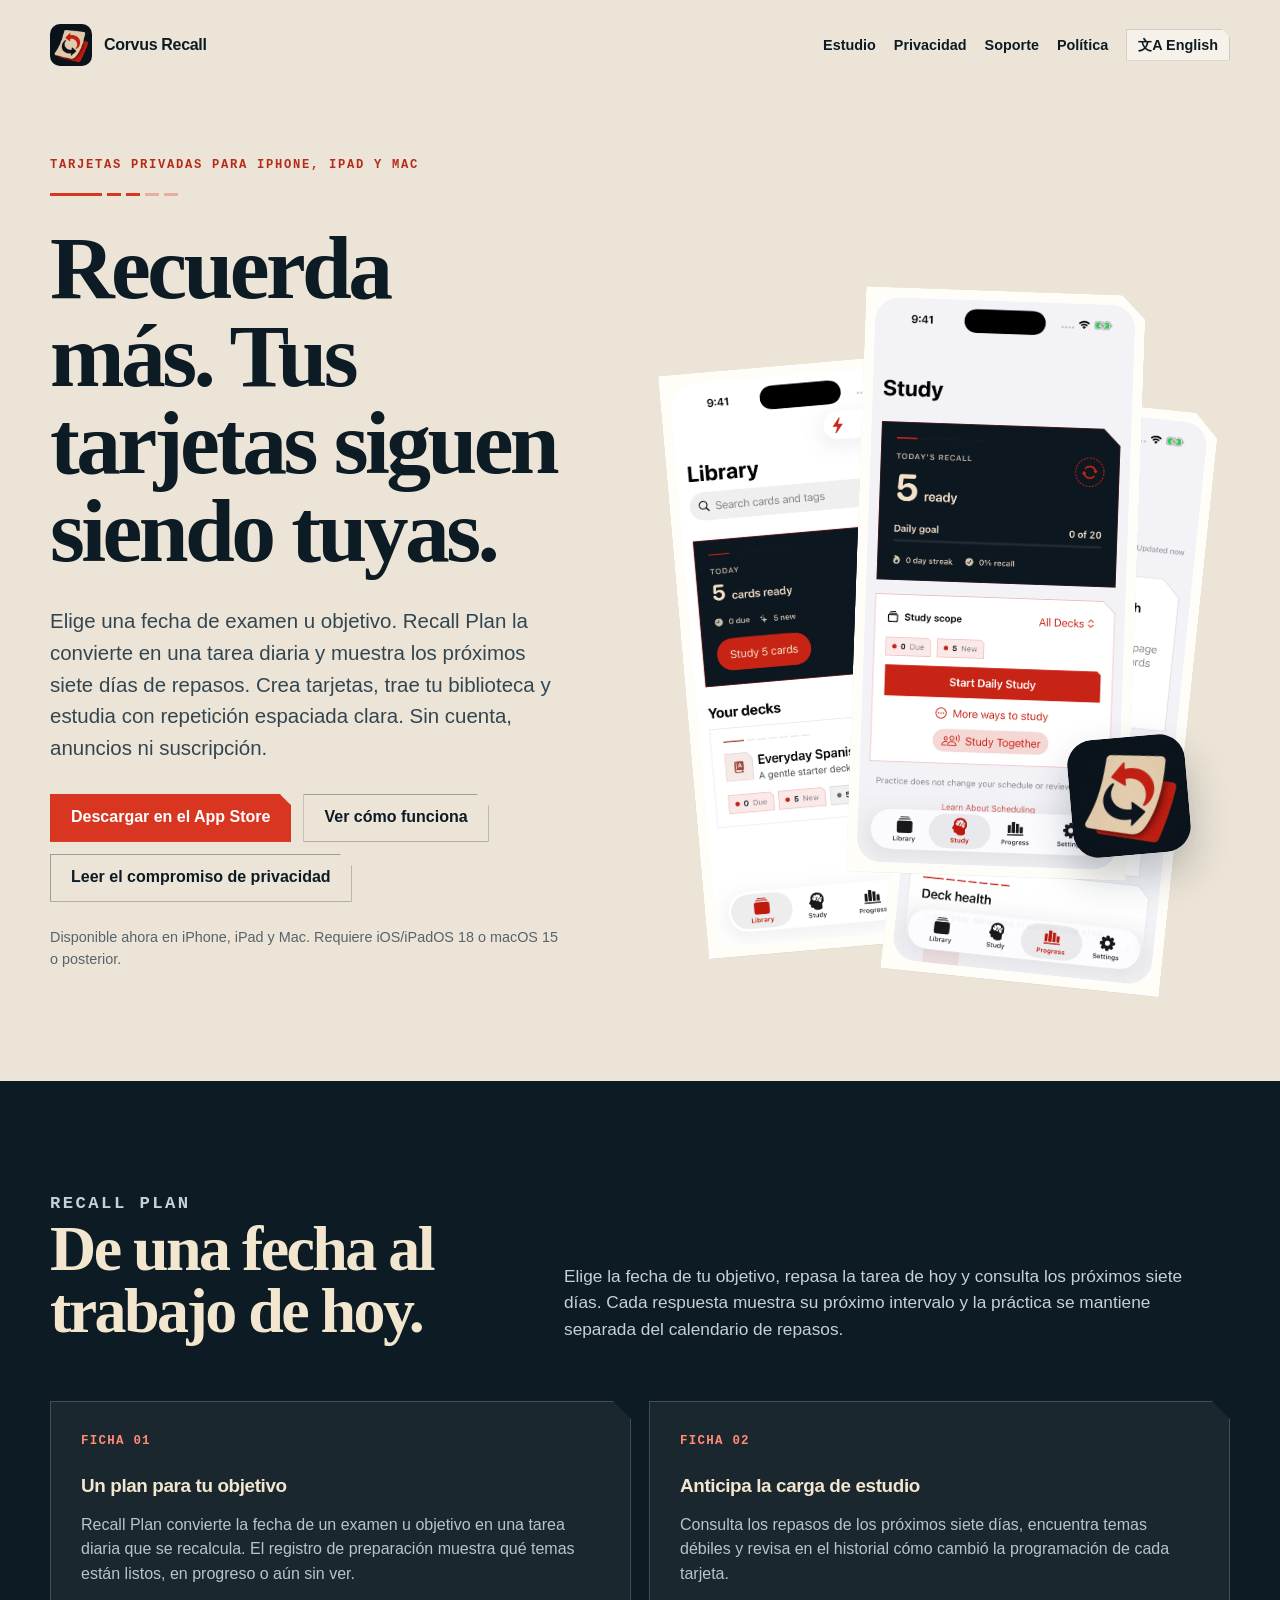
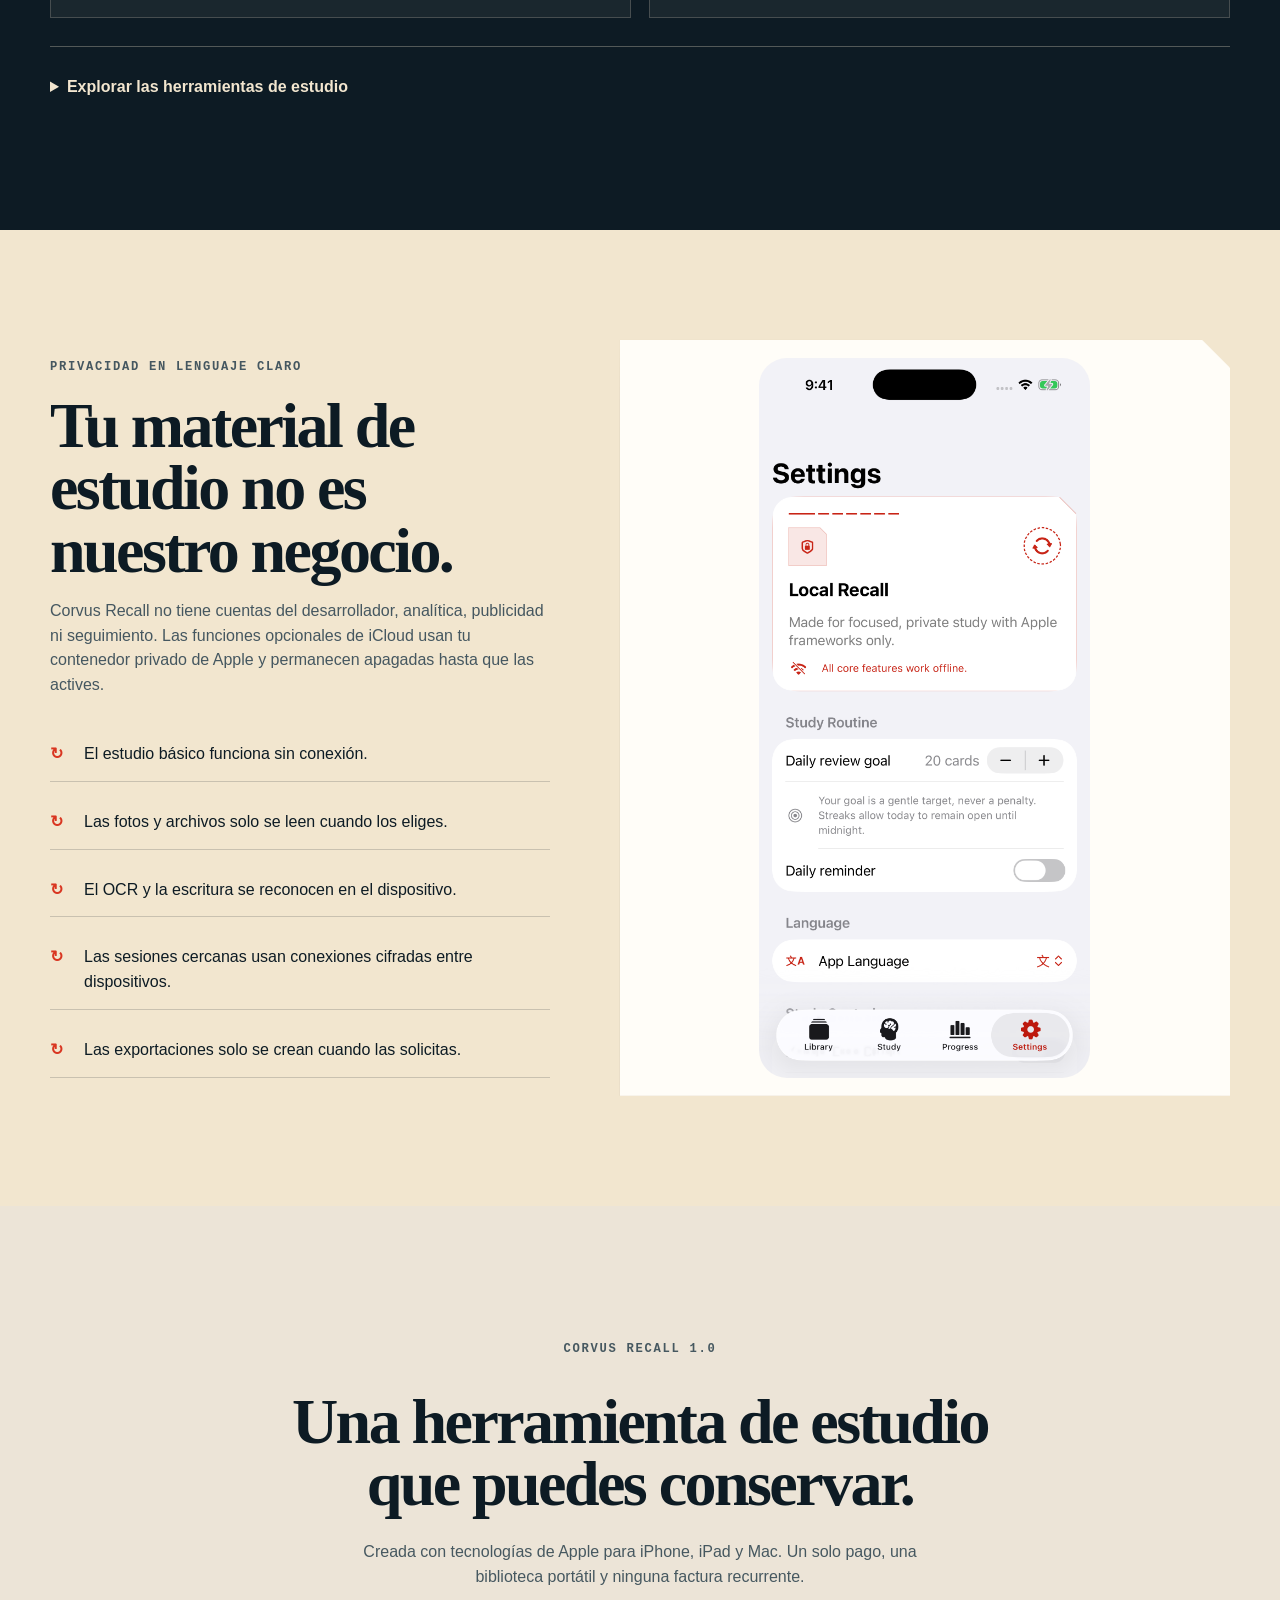
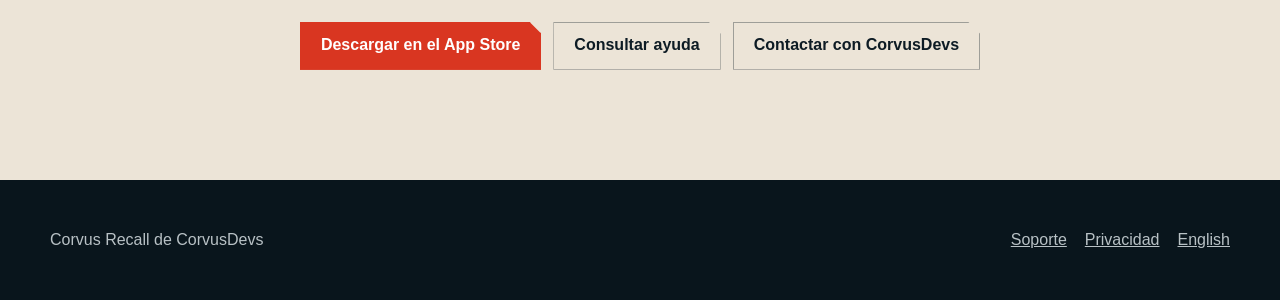
==== commit a5643633: "Bring study plans and daily workload into focus" ====
--- a/docs/i18n/es/index.html
+++ b/docs/i18n/es/index.html
@@ -1,8 +1,10 @@
-<!doctype html><html lang="es"><head><meta charset="utf-8"><meta name="viewport" content="width=device-width, initial-scale=1.0, viewport-fit=cover"><title>Corvus Recall - Tarjetas privadas, completamente tuyas</title><meta name="description" content="Una app privada de tarjetas para iPhone, iPad y Mac, con repetición espaciada, OCR en el dispositivo, importación flexible y sin cuenta ni suscripción."><link rel="canonical" href="https://corvusdevs.github.io/CorvusRecall/i18n/es/"><link rel="alternate" hreflang="en" href="https://corvusdevs.github.io/CorvusRecall/"><link rel="alternate" hreflang="es" href="https://corvusdevs.github.io/CorvusRecall/i18n/es/"><link rel="alternate" hreflang="x-default" href="https://corvusdevs.github.io/CorvusRecall/"><link rel="stylesheet" href="../../styles.css"><link rel="icon" href="../../favicon-32.png"><link rel="apple-touch-icon" href="../../apple-touch-icon.png"><meta property="og:type" content="website"><meta property="og:title" content="Corvus Recall - Tarjetas privadas, completamente tuyas"><meta property="og:description" content="Estudia con herramientas potentes, una programación clara y sin cuenta ni suscripción."><meta property="og:url" content="https://corvusdevs.github.io/CorvusRecall/i18n/es/"><meta property="og:image" content="https://corvusdevs.github.io/CorvusRecall/og-image.png"><meta name="twitter:card" content="summary_large_image">  <script src="/CorvusRecall/language-router.js"></script>
+<!doctype html><html lang="es"><head><meta charset="utf-8"><meta name="viewport" content="width=device-width, initial-scale=1.0, viewport-fit=cover"><title>Corvus Recall - Tarjetas privadas, completamente tuyas</title><meta name="description" content="Tarjetas privadas para iPhone, iPad y Mac. Convierte una fecha objetivo en estudio diario con Recall Plan, captura en el dispositivo, importaciones portables e iCloud opcional."><link rel="canonical" href="https://corvusdevs.github.io/CorvusRecall/i18n/es/"><link rel="alternate" hreflang="en" href="https://corvusdevs.github.io/CorvusRecall/"><link rel="alternate" hreflang="es" href="https://corvusdevs.github.io/CorvusRecall/i18n/es/"><link rel="alternate" hreflang="x-default" href="https://corvusdevs.github.io/CorvusRecall/"><link rel="stylesheet" href="../../styles.css"><link rel="icon" href="../../favicon-32.png"><link rel="apple-touch-icon" href="../../apple-touch-icon.png"><meta property="og:type" content="website"><meta property="og:title" content="Corvus Recall - Tarjetas privadas, completamente tuyas"><meta property="og:description" content="Tarjetas privadas para iPhone, iPad y Mac. Convierte una fecha objetivo en estudio diario con Recall Plan, captura en el dispositivo, importaciones portables e iCloud opcional."><meta property="og:url" content="https://corvusdevs.github.io/CorvusRecall/i18n/es/"><meta property="og:image" content="https://corvusdevs.github.io/CorvusRecall/og-image.png"><meta name="twitter:card" content="summary_large_image">  <script src="/CorvusRecall/language-router.js"></script>
 </head><body>
 <header class="site-header"><a aria-label="Corvus Recall" class="brand" href="../../"><img src="../../icon.png" alt=""><span>Corvus Recall</span></a><nav class="nav" aria-label="Navegación principal"><button class="nav-toggle" aria-label="Menu" aria-expanded="false" onclick="var o=document.body.classList.toggle('nav-open');this.setAttribute('aria-expanded',o);event.stopPropagation();"><svg width="22" height="22" viewBox="0 0 24 24" fill="none" stroke="currentColor" stroke-width="2" stroke-linecap="round"><line x1="4" y1="7" x2="20" y2="7"/><line x1="4" y1="12" x2="20" y2="12"/><line x1="4" y1="17" x2="20" y2="17"/></svg></button><script>(function(){document.addEventListener("click",function(e){if(!document.body.classList.contains("nav-open"))return;var n=document.querySelector("nav");if(n&&!n.contains(e.target)){document.body.classList.remove("nav-open");var b=document.querySelector(".nav-toggle");if(b)b.setAttribute("aria-expanded","false");}});})();</script><ul class="nav-links"><li><a href="#study">Estudio</a></li><li><a href="#privacy">Privacidad</a></li><li><a href="support.html">Soporte</a></li><li><a href="privacy.html">Política</a></li><li><a class="language-link" href="../../" lang="en">文A English</a></li></ul></nav></header>
-<main><section class="hero"><div><p class="eyebrow">Tarjetas privadas para iPhone, iPad y Mac</p><div class="filing-rule" aria-hidden="true"><span></span><span></span><span></span><span></span><span></span></div><h1>Recuerda más. Tus tarjetas siguen siendo tuyas.</h1><p class="lead">Corvus Recall combina una repetición espaciada transparente con Recall Plans, captura en el dispositivo, importaciones prácticas y copias cuidadosas. Sin cuenta, anuncios ni suscripción.</p><div class="actions"><a data-product-store class="button" href="https://apps.apple.com/app/id6806901041">Descargar en el App Store</a><a class="button secondary" href="#study">Ver cómo funciona</a><a class="button secondary" href="privacy.html">Leer el compromiso de privacidad</a></div><p class="promise">Disponible ahora en iPhone, iPad y Mac. Requiere iOS/iPadOS 18 o macOS 15 o posterior.</p></div><div class="screen-stack" aria-label="Pantallas de Corvus Recall"><figure class="screen-card one"><img src="../../assets/library.png" alt="Biblioteca de mazos"></figure><figure class="screen-card two"><img src="../../assets/study.png" alt="Pantalla de repaso diario"></figure><figure class="screen-card three"><img src="../../assets/progress.png" alt="Gráficos de avance"></figure><img class="icon-seal" src="../../icon.png" alt="Icono de Corvus Recall"></div></section>
-<section class="ink-section" id="study"><div class="section-inner"><div class="section-intro"><div><p class="file-label">El catálogo de estudio</p><h2>Potencia sin mantenimiento.</h2></div><p>Usa las herramientas que importan, entiende qué cambia cada respuesta y conserva el control de cada tarjeta. Corvus Recall sigue siendo útil sin convertir tu biblioteca en un servicio que debas administrar.</p></div><div class="feature-grid"><article class="feature"><strong>FICHA 01</strong><h3>Repetición clara</h3><p>Ve el próximo intervalo antes de responder. Repasa lo pendiente o practica sin cambiar la programación.</p></article><article class="feature"><strong>FICHA 02</strong><h3>Captura en el dispositivo</h3><p>Crea tarjetas completas desde texto, imágenes, audio, documentos, escritura y OCR local.</p></article><article class="feature"><strong>FICHA 03</strong><h3>Trae tu biblioteca</h3><p>Previsualiza CSV y texto compatible con Anki, exporta archivos limpios y mueve mazos completos.</p></article><article class="feature"><strong>FICHA 04</strong><h3>Copias con comprobación</h3><p>Valida copias nativas, conserva puntos de recuperación y usa iCloud Drive de forma opcional.</p></article><article class="feature"><strong>FICHA 05</strong><h3>Avance comprensible</h3><p>Consulta recuerdo, carga, rachas, tarjetas difíciles y próximos repasos. Entiende por qué toca cada tarjeta y consulta la fecha exacta de cada respuesta.</p></article><article class="feature"><strong>FICHA 06</strong><h3>Estudia donde empieza el trabajo</h3><p>Usa iPad, widgets, teclado, compartir, sesiones cercanas y SharePlay.</p></article><article class="feature"><strong>FICHA 07</strong><h3>Un plan para tu objetivo</h3><p>Recall Plan convierte la fecha de un examen u objetivo en una tarea diaria que se recalcula. El registro de preparación muestra qué temas están listos, en progreso o aún sin ver.</p></article><article class="feature"><strong>FICHA 08</strong><h3>Anticipa la carga de estudio</h3><p>Consulta los repasos de los próximos siete días, encuentra temas débiles y revisa en el historial cómo cambió la programación de cada tarjeta.</p></article></div></div></section>
+<main><section class="hero"><div><p class="eyebrow">Tarjetas privadas para iPhone, iPad y Mac</p><div class="filing-rule" aria-hidden="true"><span></span><span></span><span></span><span></span><span></span></div><h1>Recuerda más. Tus tarjetas siguen siendo tuyas.</h1><p class="lead">Elige una fecha de examen u objetivo. Recall Plan la convierte en una tarea diaria y muestra los próximos siete días de repasos. Crea tarjetas, trae tu biblioteca y estudia con repetición espaciada clara. Sin cuenta, anuncios ni suscripción.</p><div class="actions"><a data-product-store class="button" href="https://apps.apple.com/app/id6806901041">Descargar en el App Store</a><a class="button secondary" href="#study">Ver cómo funciona</a><a class="button secondary" href="privacy.html">Leer el compromiso de privacidad</a></div><p class="promise">Disponible ahora en iPhone, iPad y Mac. Requiere iOS/iPadOS 18 o macOS 15 o posterior.</p></div><div class="screen-stack" aria-label="Pantallas de Corvus Recall"><figure class="screen-card one"><img src="../../assets/library.png" alt="Biblioteca de mazos"></figure><figure class="screen-card two"><img src="../../assets/study.png" alt="Pantalla de repaso diario"></figure><figure class="screen-card three"><img src="../../assets/progress.png" alt="Gráficos de avance"></figure><img class="icon-seal" src="../../icon.png" alt="Icono de Corvus Recall"></div></section>
+<section class="ink-section" id="study"><div class="section-inner"><div class="section-intro"><div><p class="file-label">Recall Plan</p><h2>De una fecha al trabajo de hoy.</h2></div><p>Elige la fecha de tu objetivo, repasa la tarea de hoy y consulta los próximos siete días. Cada respuesta muestra su próximo intervalo y la práctica se mantiene separada del calendario de repasos.</p></div><div class="plan-grid"><article class="feature"><strong>FICHA 01</strong><h3>Un plan para tu objetivo</h3><p>Recall Plan convierte la fecha de un examen u objetivo en una tarea diaria que se recalcula. El registro de preparación muestra qué temas están listos, en progreso o aún sin ver.</p></article><article class="feature"><strong>FICHA 02</strong><h3>Anticipa la carga de estudio</h3><p>Consulta los repasos de los próximos siete días, encuentra temas débiles y revisa en el historial cómo cambió la programación de cada tarjeta.</p></article></div><details class="study-details"><summary>Explorar las herramientas de estudio</summary><div class="feature-grid"><article class="feature"><strong>FICHA 03</strong><h3>Repetición clara</h3><p>Ve el próximo intervalo antes de responder. Repasa lo pendiente o practica sin cambiar la programación.</p></article><article class="feature"><strong>FICHA 04</strong><h3>Captura en el dispositivo</h3><p>Crea tarjetas completas desde texto, imágenes, audio, documentos, escritura y OCR local.</p></article><article class="feature"><strong>FICHA 05</strong><h3>Trae tu biblioteca</h3><p>Previsualiza CSV y texto compatible con Anki, exporta archivos limpios y mueve mazos completos.</p></article><article class="feature"><strong>FICHA 06</strong><h3>Copias con comprobación</h3><p>Valida copias nativas, conserva puntos de recuperación y usa iCloud Drive de forma opcional.</p></article><article class="feature"><strong>FICHA 07</strong><h3>Avance comprensible</h3><p>Consulta recuerdo, carga, rachas, tarjetas difíciles y próximos repasos. Entiende por qué toca cada tarjeta y consulta la fecha exacta de cada respuesta.</p></article><article class="feature"><strong>FICHA 08</strong><h3>Estudia donde empieza el trabajo</h3><p>Usa iPad, widgets, teclado, compartir, sesiones cercanas y SharePlay.</p></article></div></details>
+      </div>
+    </section>
 <section class="proof" id="privacy"><div class="section-inner proof-grid"><div class="proof-copy"><p class="file-label">Privacidad en lenguaje claro</p><h2>Tu material de estudio no es nuestro negocio.</h2><p>Corvus Recall no tiene cuentas del desarrollador, analítica, publicidad ni seguimiento. Las funciones opcionales de iCloud usan tu contenedor privado de Apple y permanecen apagadas hasta que las actives.</p><ul class="checklist"><li>El estudio básico funciona sin conexión.</li><li>Las fotos y archivos solo se leen cuando los eliges.</li><li>El OCR y la escritura se reconocen en el dispositivo.</li><li>Las sesiones cercanas usan conexiones cifradas entre dispositivos.</li><li>Las exportaciones solo se crean cuando las solicitas.</li></ul></div><div class="proof-shot"><img src="../../assets/settings.png" alt="Controles de privacidad y datos locales"></div></div></section>
-<section class="section-inner"><div class="closing"><p class="file-label">Corvus Recall <span data-product-field="version">1.0</span></p><h2>Una herramienta de estudio que puedes conservar.</h2><p>Creada con tecnologías de Apple para iPhone, iPad y Mac. Un solo pago, una biblioteca portátil y ninguna factura recurrente.</p><div class="actions" style="justify-content:center"><a class="button" href="support.html">Consultar ayuda</a><a class="button secondary" href="mailto:corvusdevs@outlook.com?subject=Corvus%20Recall">Contactar con CorvusDevs</a></div></div></section></main>
+<section class="section-inner"><div class="closing"><p class="file-label">Corvus Recall <span data-product-field="version">1.0</span></p><h2>Una herramienta de estudio que puedes conservar.</h2><p>Creada con tecnologías de Apple para iPhone, iPad y Mac. Un solo pago, una biblioteca portátil y ninguna factura recurrente.</p><div class="actions" style="justify-content:center"><a data-product-store class="button" href="https://apps.apple.com/app/id6806901041">Descargar en el App Store</a><a class="button secondary" href="support.html">Consultar ayuda</a><a class="button secondary" href="mailto:corvusdevs@outlook.com?subject=Corvus%20Recall">Contactar con CorvusDevs</a></div></div></section></main>
 <footer class="site-footer"><div class="footer-inner"><span>Corvus Recall de CorvusDevs</span><div class="footer-links"><a href="support.html">Soporte</a><a href="privacy.html">Privacidad</a><a href="../../" lang="en">English</a></div></div></footer></body></html>
--- a/docs/styles.css
+++ b/docs/styles.css
@@ -161,6 +161,12 @@
 .section-intro p { margin: 0; max-width: 650px; color: #c7d0d4; font-size: 1.08rem; }
 
 .feature-grid { display: grid; grid-template-columns: repeat(3, 1fr); gap: 14px; }
+.plan-grid { display:grid; grid-template-columns:repeat(2,minmax(0,1fr));gap:18px;margin-bottom:28px; }
+.plan-grid .feature { min-height:0;padding:30px;background:rgba(242,230,207,.055); }
+.plan-grid .feature strong { margin-bottom:20px; }
+.study-details { border-top:1px solid rgba(242,230,207,.3);padding-top:8px; }
+.study-details>summary { cursor:pointer;font-weight:750;min-height:48px;padding:20px 0; }
+.study-details .feature-grid { margin-top:12px; }
 .feature {
   min-height: 250px;
   padding: 28px;
@@ -206,7 +212,7 @@
 
 @media (max-width: 620px) {
   .site-header { align-items: flex-start; }
-  .brand span { display: none; }
+  .brand span { display: inline; font-size:0.95rem; }
   .hero { min-height: auto; padding-bottom: 70px; }
   h1 { font-size: clamp(3.1rem, 16vw, 4.6rem); }
   .screen-stack { min-height: 430px; margin-top: 20px; }
@@ -217,6 +223,7 @@
   .icon-seal { width: 84px; bottom: 12px; }
   .section-inner { padding: 76px 0; }
   .feature-grid { grid-template-columns: 1fr; }
+  .plan-grid { grid-template-columns:1fr; }
 }
 
 /* ac-nav-hamburger v1 */
